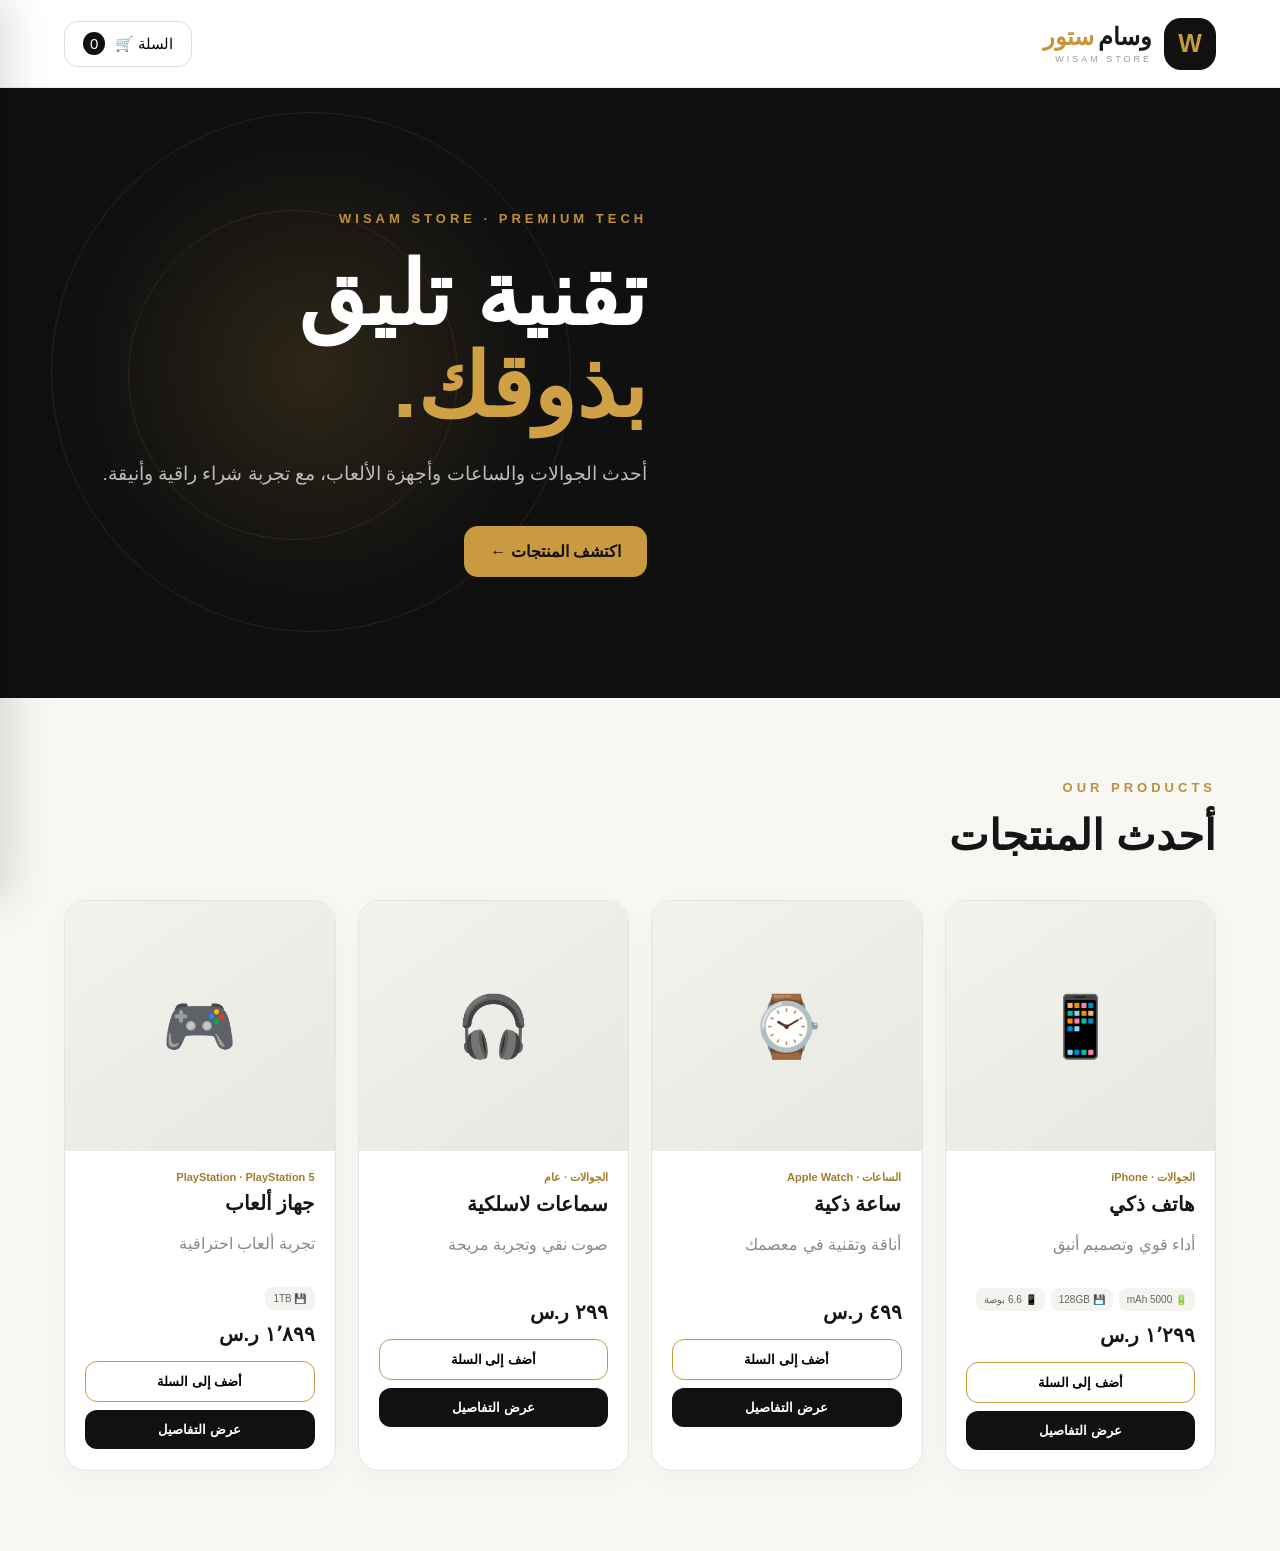
==== index.html @ ff4e0516 "Update index.html" ====
<!DOCTYPE html>
<html lang="ar" dir="rtl">
<head>
  <meta charset="UTF-8">
  <meta name="viewport" content="width=device-width, initial-scale=1.0">
  <title>وسام ستور | Wisam Store</title>
  <link rel="stylesheet" href="store.css">
</head>

<body>

  <!-- Header -->
  <header class="store-header">
    <a class="brand" href="index.html">
      <span class="brand-mark">W</span>

      <span>
        <b>وسام</b>
        <em>ستور</em>
        <small>WISAM STORE</small>
      </span>
    </a>

    <button class="cart-button" id="cartButton">
      السلة 🛒
      <span id="cartCount">0</span>
    </button>
  </header>


  <main>

    <!-- Hero -->
    <section class="hero">

      <div class="hero-content">

        <span class="eyebrow">
          WISAM STORE · PREMIUM TECH
        </span>

        <h1>
          تقنية تليق<br>
          <strong>بذوقك.</strong>
        </h1>

        <p>
          أحدث الجوالات والساعات وأجهزة الألعاب،
          مع تجربة شراء راقية وأنيقة.
        </p>

        <a class="primary-btn" href="#products">
          اكتشف المنتجات ←
        </a>

      </div>

      <div class="hero-orbit hero-orbit-one"></div>
      <div class="hero-orbit hero-orbit-two"></div>

    </section>


    <!-- Products -->
    <section class="section" id="products">

      <div class="section-heading">

        <span class="eyebrow">
          OUR PRODUCTS
        </span>

        <h2>
          أحدث المنتجات
        </h2>

      </div>

      <div id="productGrid" class="product-grid"></div>

    </section>

  </main>


  <!-- Product Details Modal -->
  <div id="productModal" class="modal">

    <div class="modal-box">

      <button
        id="closeProductModal"
        class="modal-close"
      >
        ×
      </button>

      <div id="productDetails"></div>

    </div>

  </div>


  <!-- Checkout Modal -->
  <div id="checkoutModal" class="modal">

    <div class="modal-box checkout-box">

      <button
        id="closeCheckout"
        class="modal-close"
      >
        ×
      </button>

      <div class="checkout-content">

        <span class="eyebrow">
          WISAM STORE · CHECKOUT
        </span>

        <h2>
          تأكيد طلبك
        </h2>

        <p class="checkout-note">
          أدخل بياناتك وسنجهز طلبك مباشرة.
        </p>


        <form
          id="checkoutForm"
          class="checkout-form"
        >

          <!-- Name -->
          <label>
            الاسم الكامل

            <input
              id="customerName"
              required
              placeholder="اكتب اسمك الكامل"
            >
          </label>


          <!-- Phone -->
          <label>
            رقم الجوال

            <input
              id="customerPhone"
              required
              inputmode="tel"
              placeholder="05xxxxxxxx"
            >
          </label>


          <!-- City -->
          <label>
            المدينة

            <input
              id="customerCity"
              required
              placeholder="مثال: غزة"
            >
          </label>


          <!-- Address -->
          <label>
            العنوان

            <input
              id="customerAddress"
              required
              placeholder="المنطقة / الشارع / رقم المنزل"
            >
          </label>


          <!-- Payment -->
          <div class="payment-title">
            طريقة الدفع
          </div>


          <div class="payment-options">

            <label class="payment-option">

              <input
                type="radio"
                name="payment"
                value="cod"
                checked
              >

              <span>
                💵 الدفع عند الاستلام
              </span>

            </label>


            <label class="payment-option">

              <input
                type="radio"
                name="payment"
                value="online"
              >

              <span>
                💳 الدفع الإلكتروني
              </span>

            </label>

          </div>


          <!-- Total -->
          <div class="checkout-summary">

            <span>
              الإجمالي:
            </span>

            <strong id="checkoutTotal">
              0 ر.س
            </strong>

          </div>


          <!-- Submit -->
          <button
            class="primary-btn checkout-submit"
            type="submit"
          >
            تأكيد الطلب 📦
          </button>

        </form>

      </div>

    </div>

  </div>


  <!-- Order Success -->
  <div id="orderSuccessModal" class="modal">

    <div class="modal-box success-box">

      <div class="success-icon">
        ✓
      </div>

      <span class="eyebrow">
        ORDER CONFIRMED
      </span>

      <h2>
        تم استلام طلبك بنجاح 🎉
      </h2>

      <p>
        رقم طلبك:
        <strong id="orderNumber"></strong>
      </p>

      <p class="success-note">
        احتفظ برقم الطلب لمتابعته.
      </p>

      <button
        id="closeSuccess"
        class="primary-btn"
      >
        ممتاز
      </button>

    </div>

  </div>


  <!-- Cart Drawer -->
  <div id="cartDrawer" class="drawer">

    <!-- Cart Header -->
    <div class="drawer-head">

      <div>

        <span class="eyebrow">
          YOUR CART
        </span>

        <h2>
          سلة المشتريات
        </h2>

      </div>

      <button
        id="closeCart"
        aria-label="إغلاق السلة"
      >
        ×
      </button>

    </div>


    <!-- Cart Products -->
    <div
      id="cartItems"
      class="cart-items"
    ></div>


    <!-- Cart Footer -->
<div id="cartItems" class="cart-items"></div>

<div class="cart-checkout-area">

  <button
    id="checkoutButton"
    class="primary-btn checkout-cart-btn"
  >
    إتمام الطلب
    <span>←</span>
  </button>

  <div class="cart-total-line">

    <span>
      الإجمالي
    </span>

    <strong>
      <span id="cartTotal">0</span>
      ر.س
    </strong>

  </div>

</div>

  </div>


  <!-- Overlay -->
  <div
    id="overlay"
    class="overlay"
  ></div>


  <!-- Store JavaScript -->
  <script src="store.js"></script>

</body>
</html>
---- store.css ----
*{box-sizing:border-box}
html{scroll-behavior:smooth}
body{margin:0;font-family:Arial,"Tahoma",sans-serif;background:#f7f7f4;color:#151515}
button,a{font-family:inherit}
.store-header{height:88px;background:#fff;display:flex;align-items:center;justify-content:space-between;padding:0 5%;border-bottom:1px solid #eee;position:sticky;top:0;z-index:20}
.brand{display:flex;align-items:center;gap:12px;text-decoration:none;color:#171717}
.brand-mark{width:52px;height:52px;border-radius:17px;background:#111;color:#c89a3d;display:grid;place-items:center;font-size:25px;font-weight:800}
.brand b{font-size:24px}.brand em{font-style:normal;color:#c5963a;font-size:24px;font-weight:700}.brand small{display:block;color:#999;letter-spacing:3px;font-size:9px;margin-top:3px}
.cart-button{border:1px solid #ddd;background:#fff;border-radius:14px;padding:13px 18px;font-size:15px;cursor:pointer;transition:.2s}.cart-button:hover{border-color:#c99a3f;transform:translateY(-2px)}
.cart-button span{background:#111;color:#fff;border-radius:50%;padding:3px 7px;margin-right:5px}
.hero{min-height:610px;background:#101010;color:#fff;display:flex;align-items:center;padding:70px 8%;position:relative;overflow:hidden}
.hero:before{content:"";position:absolute;width:500px;height:500px;border-radius:50%;background:radial-gradient(circle,#c99a40 0,transparent 65%);opacity:.16;left:5%;top:5%}
.hero-content{max-width:720px;margin-right:auto;position:relative;z-index:1;animation:heroIn .8s ease both}
.hero-orbit{position:absolute;border:1px solid #c99a3f22;border-radius:50%;pointer-events:none}.hero-orbit-one{width:520px;height:520px;left:4%;top:4%}.hero-orbit-two{width:330px;height:330px;left:10%;top:20%;border-color:#fff10}
.eyebrow{color:#bd9039;font-weight:800;letter-spacing:4px;font-size:13px}
.hero h1{font-size:clamp(48px,7vw,88px);line-height:1.05;margin:22px 0}.hero h1 strong{color:#d0a044}.hero p{font-size:19px;color:#bcbcbc;max-width:650px;line-height:1.9}
.primary-btn{display:inline-block;border:0;border-radius:14px;background:#c99a3f;color:#111;text-decoration:none;font-weight:800;padding:16px 26px;margin-top:15px;cursor:pointer;transition:.25s}.primary-btn:hover{transform:translateY(-3px);box-shadow:0 12px 30px #c99a3f33}
.section{padding:80px 5%;max-width:1400px;margin:auto}.section-heading h2{font-size:42px;margin:15px 0 40px}
.product-grid{display:grid;grid-template-columns:repeat(auto-fill,minmax(245px,1fr));gap:22px}
.product-card{background:#fff;border:1px solid #e5e5df;border-radius:22px;overflow:hidden;box-shadow:0 8px 30px #00000008;transition:.3s;animation:cardIn .5s ease both;cursor:pointer}
.product-card:hover{transform:translateY(-7px);box-shadow:0 18px 40px #00000012}
.product-image{height:250px;background:linear-gradient(145deg,#f2f2ee,#e8e8e2);display:grid;place-items:center;color:#aaa;font-size:60px;overflow:hidden}
.product-image img{width:100%;height:100%;object-fit:contain;transition:.35s}.product-card:hover .product-image img{transform:scale(1.06)}
.product-info{padding:20px}.product-meta{color:#a47b2d;font-size:11px;font-weight:800;margin-bottom:8px}.product-info h3{margin:0 0 8px;font-size:20px}.product-info p{color:#888;min-height:40px;line-height:1.6}.price{font-weight:800;font-size:20px}
.product-specs{display:flex;gap:6px;flex-wrap:wrap;margin:12px 0}.spec-pill{background:#f4f3ef;border-radius:8px;padding:6px 8px;color:#666;font-size:10px}
.add-btn{width:100%;margin-top:15px;border:1px solid #c99a3f;background:#fff;border-radius:12px;padding:12px;cursor:pointer;font-weight:700;transition:.2s}.add-btn:hover{background:#c99a3f}
.details-btn{width:100%;margin-top:8px;border:0;background:#111;color:#fff;border-radius:12px;padding:12px;cursor:pointer;font-weight:700}
.modal{position:fixed;inset:0;background:#0009;z-index:80;display:none;align-items:center;justify-content:center;padding:20px;backdrop-filter:blur(5px)}.modal.show{display:flex;animation:fadeIn .2s ease}
.modal-box{background:#fff;border-radius:25px;width:min(900px,96vw);max-height:92vh;overflow:auto;position:relative;box-shadow:0 30px 80px #0005;animation:modalIn .3s ease}
.modal-close{position:absolute;left:18px;top:15px;width:42px;height:42px;border:0;border-radius:50%;background:#111;color:#fff;font-size:27px;cursor:pointer;z-index:2}
.detail-layout{display:grid;grid-template-columns:1fr 1fr}.detail-image{min-height:460px;background:linear-gradient(145deg,#f4f4f0,#e8e8e2);display:grid;place-items:center;padding:35px}.detail-image img{max-width:100%;max-height:420px;object-fit:contain}.detail-icon{font-size:110px}.detail-content{padding:45px 35px}.detail-content .eyebrow{font-size:10px}.detail-content h2{font-size:38px;margin:15px 0 10px}.detail-brand{color:#777}.detail-price{font-size:28px;font-weight:900;margin:22px 0;color:#a87925}.detail-description{color:#666;line-height:1.9}.spec-grid{display:grid;grid-template-columns:1fr 1fr;gap:10px;margin:22px 0}.spec-item{border:1px solid #eee;border-radius:12px;padding:12px}.spec-item small{display:block;color:#999;margin-bottom:5px}.spec-item strong{font-size:14px}
.drawer{position:fixed;top:0;left:-430px;width:min(430px,92vw);height:100vh;background:#fff;z-index:50;padding:25px;transition:.3s;box-shadow:10px 0 40px #0002}.drawer.open{left:0}
.drawer-head{display:flex;justify-content:space-between;align-items:center;border-bottom:1px solid #eee;padding-bottom:15px}.drawer-head button{border:0;background:none;font-size:30px;cursor:pointer}
.cart-items{padding:20px 0;height:calc(100vh - 210px);overflow:auto}.cart-row{display:flex;justify-content:space-between;gap:10px;padding:15px 0;border-bottom:1px solid #eee}.qty button{border:1px solid #ddd;background:#fff;border-radius:7px;margin:0 3px;cursor:pointer}.cart-footer{border-top:1px solid #eee;padding-top:20px}.cart-footer .primary-btn{width:100%}
.overlay{display:none;position:fixed;inset:0;background:#0008;z-index:40}.overlay.show{display:block}
@keyframes heroIn{from{opacity:0;transform:translateY(25px)}to{opacity:1;transform:none}}@keyframes cardIn{from{opacity:0;transform:translateY(18px)}to{opacity:1;transform:none}}@keyframes fadeIn{from{opacity:0}to{opacity:1}}@keyframes modalIn{from{opacity:0;transform:scale(.96) translateY(15px)}to{opacity:1;transform:none}}
@media(max-width:700px){.store-header{height:74px;padding:0 18px}.brand b,.brand em{font-size:19px}.hero{min-height:540px;padding:50px 25px}.hero h1{font-size:52px}.section{padding:55px 20px}.section-heading h2{font-size:34px}.detail-layout{grid-template-columns:1fr}.detail-image{min-height:280px}.detail-content{padding:30px 22px}.detail-content h2{font-size:29px}.spec-grid{grid-template-columns:1fr}.product-image{height:220px}}

.checkout-box{max-width:650px}
.checkout-content{padding:45px 35px}
.checkout-content h2{font-size:38px;margin:15px 0 8px}
.checkout-note{color:#777;line-height:1.7}
.checkout-form{display:grid;gap:15px;margin-top:25px}
.checkout-form label{font-weight:700;font-size:14px}
.checkout-form input{display:block;width:100%;margin-top:8px;padding:14px;border:1px solid #ddd;border-radius:11px;font:inherit;outline:none;transition:.2s}
.checkout-form input:focus{border-color:#c99a3f;box-shadow:0 0 0 4px #c99a3f15}
.payment-title{font-weight:800;margin-top:5px}
.payment-options{display:grid;grid-template-columns:1fr 1fr;gap:10px}
.payment-option{border:1px solid #e4e4df;border-radius:13px;padding:14px;cursor:pointer;background:#fff;transition:.2s}
.payment-option:has(input:checked){border-color:#c99a3f;background:#fffaf0}
.payment-option input{display:inline-block!important;width:auto!important;margin:0 7px 0 0!important}
.checkout-summary{display:flex;justify-content:space-between;border-top:1px solid #eee;padding-top:18px;font-size:18px}
.checkout-submit{width:100%;margin-top:0}
.success-box{text-align:center;padding:55px 30px;max-width:500px}
.success-icon{width:78px;height:78px;border-radius:50%;background:#c99a3f;display:grid;place-items:center;margin:0 auto 20px;font-size:40px;font-weight:900}
.success-box h2{font-size:32px;margin:15px 0}.success-box p{color:#666}.success-note{margin-bottom:25px}
@media(max-width:600px){.checkout-content{padding:35px 20px}.checkout-content h2{font-size:30px}.payment-options{grid-template-columns:1fr}}
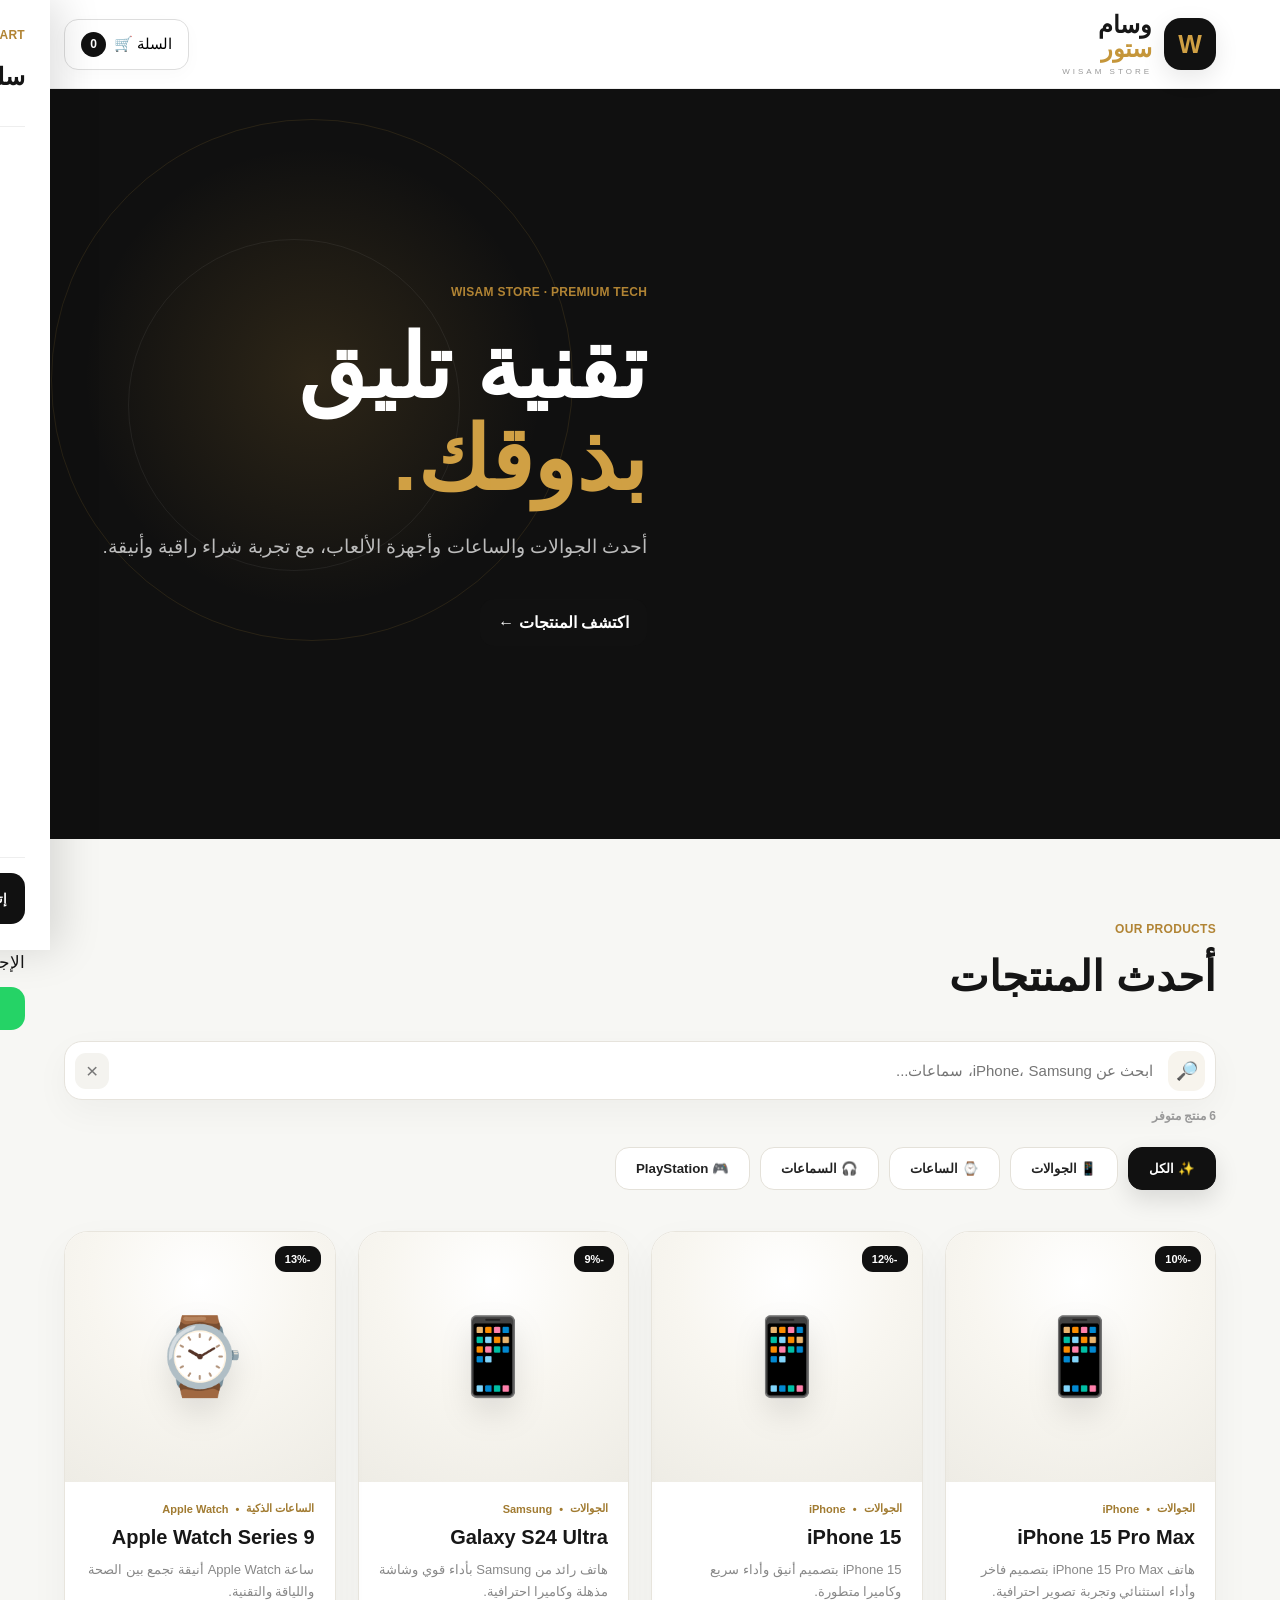
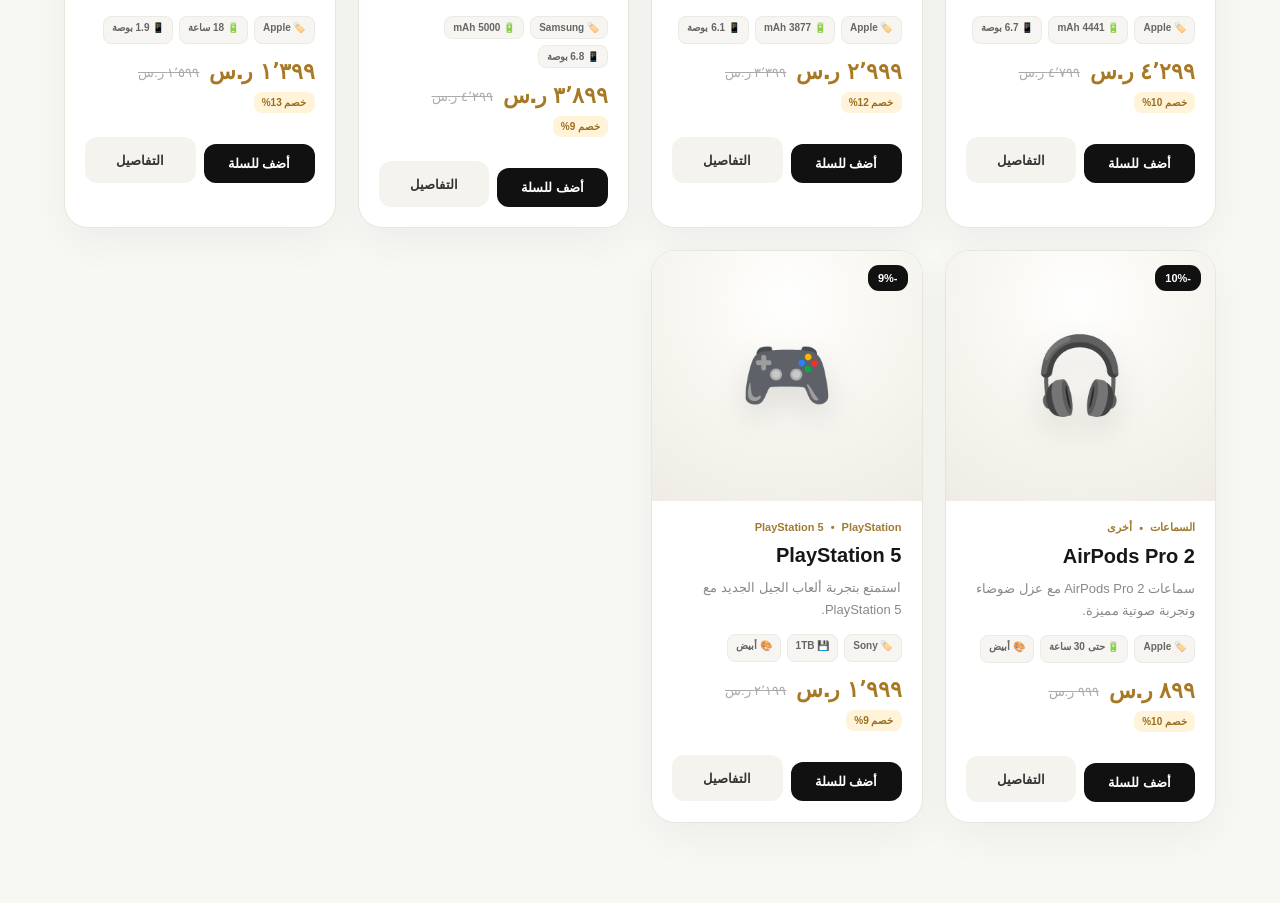
==== commit 18a2c7a4: "Update index.html" ====
--- a/index.html
+++ b/index.html
@@ -1,36 +1,69 @@
 <!DOCTYPE html>
 <html lang="ar" dir="rtl">
+
 <head>
   <meta charset="UTF-8">
   <meta name="viewport" content="width=device-width, initial-scale=1.0">
+
   <title>وسام ستور | Wisam Store</title>
-  <link rel="stylesheet" href="store.css">
+
+  <link rel="stylesheet" href="store.css?v=2">
 </head>
 
 <body>
 
-  <!-- Header -->
+
+  <!-- =========================
+       HEADER
+  ========================== -->
+
   <header class="store-header">
+
     <a class="brand" href="index.html">
-      <span class="brand-mark">W</span>
+
+      <span class="brand-mark">
+        W
+      </span>
 
       <span>
         <b>وسام</b>
         <em>ستور</em>
-        <small>WISAM STORE</small>
+
+        <small>
+          WISAM STORE
+        </small>
       </span>
+
     </a>
 
-    <button class="cart-button" id="cartButton">
+
+    <button
+      class="cart-button"
+      id="cartButton"
+      type="button"
+    >
+
       السلة 🛒
-      <span id="cartCount">0</span>
+
+      <span id="cartCount">
+        0
+      </span>
+
     </button>
+
   </header>
 
 
+
+  <!-- =========================
+       MAIN
+  ========================== -->
+
   <main>
 
-    <!-- Hero -->
+
+    <!-- HERO -->
+
     <section class="hero">
 
       <div class="hero-content">
@@ -38,31 +71,46 @@
         <span class="eyebrow">
           WISAM STORE · PREMIUM TECH
         </span>
+
 
         <h1>
           تقنية تليق<br>
           <strong>بذوقك.</strong>
         </h1>
 
+
         <p>
           أحدث الجوالات والساعات وأجهزة الألعاب،
           مع تجربة شراء راقية وأنيقة.
         </p>
 
-        <a class="primary-btn" href="#products">
+
+        <a
+          class="primary-btn"
+          href="#products"
+        >
           اكتشف المنتجات ←
         </a>
 
       </div>
 
+
       <div class="hero-orbit hero-orbit-one"></div>
+
       <div class="hero-orbit hero-orbit-two"></div>
 
     </section>
 
 
-    <!-- Products -->
-    <section class="section" id="products">
+
+    <!-- =========================
+         PRODUCTS
+    ========================== -->
+
+    <section
+      class="section"
+      id="products"
+    >
 
       <div class="section-heading">
 
@@ -76,25 +124,38 @@
 
       </div>
 
-      <div id="productGrid" class="product-grid"></div>
+
+      <div
+        id="productGrid"
+        class="product-grid"
+      ></div>
 
     </section>
 
   </main>
 
 
-  <!-- Product Details Modal -->
-  <div id="productModal" class="modal">
+
+  <!-- =========================
+       PRODUCT DETAILS MODAL
+  ========================== -->
+
+  <div
+    id="productModal"
+    class="modal"
+  >
 
     <div class="modal-box">
 
       <button
         id="closeProductModal"
         class="modal-close"
+        type="button"
       >
         ×
       </button>
 
+
       <div id="productDetails"></div>
 
     </div>
@@ -102,31 +163,45 @@
   </div>
 
 
-  <!-- Checkout Modal -->
-  <div id="checkoutModal" class="modal">
+
+  <!-- =========================
+       CHECKOUT MODAL
+  ========================== -->
+
+  <div
+    id="checkoutModal"
+    class="modal"
+  >
 
     <div class="modal-box checkout-box">
+
 
       <button
         id="closeCheckout"
         class="modal-close"
+        type="button"
       >
         ×
       </button>
 
+
       <div class="checkout-content">
+
 
         <span class="eyebrow">
           WISAM STORE · CHECKOUT
         </span>
 
+
         <h2>
           تأكيد طلبك
         </h2>
 
+
         <p class="checkout-note">
           أدخل بياناتك وسنجهز طلبك مباشرة.
         </p>
+
 
 
         <form
@@ -134,62 +209,88 @@
           class="checkout-form"
         >
 
-          <!-- Name -->
+
+          <!-- NAME -->
+
           <label>
+
             الاسم الكامل
 
             <input
               id="customerName"
+              type="text"
               required
               placeholder="اكتب اسمك الكامل"
             >
+
           </label>
 
 
-          <!-- Phone -->
+
+          <!-- PHONE -->
+
           <label>
+
             رقم الجوال
 
             <input
               id="customerPhone"
+              type="tel"
               required
               inputmode="tel"
               placeholder="05xxxxxxxx"
             >
+
           </label>
 
 
-          <!-- City -->
+
+          <!-- CITY -->
+
           <label>
+
             المدينة
 
             <input
               id="customerCity"
+              type="text"
               required
-              placeholder="مثال: غزة"
+              placeholder="مثال: الرياض"
             >
+
           </label>
 
 
-          <!-- Address -->
+
+          <!-- ADDRESS -->
+
           <label>
+
             العنوان
 
             <input
               id="customerAddress"
+              type="text"
               required
               placeholder="المنطقة / الشارع / رقم المنزل"
             >
+
           </label>
 
 
-          <!-- Payment -->
+
+          <!-- PAYMENT TITLE -->
+
           <div class="payment-title">
             طريقة الدفع
           </div>
 
 
+
+          <!-- PAYMENT OPTIONS -->
+
           <div class="payment-options">
+
 
             <label class="payment-option">
 
@@ -207,6 +308,7 @@
             </label>
 
 
+
             <label class="payment-option">
 
               <input
@@ -221,16 +323,20 @@
 
             </label>
 
+
           </div>
 
 
-          <!-- Total -->
+
+          <!-- CHECKOUT TOTAL -->
+
           <div class="checkout-summary">
 
             <span>
               الإجمالي:
             </span>
 
+
             <strong id="checkoutTotal">
               0 ر.س
             </strong>
@@ -238,7 +344,9 @@
           </div>
 
 
-          <!-- Submit -->
+
+          <!-- CONFIRM -->
+
           <button
             class="primary-btn checkout-submit"
             type="submit"
@@ -246,6 +354,7 @@
             تأكيد الطلب 📦
           </button>
 
+
         </form>
 
       </div>
@@ -255,49 +364,75 @@
   </div>
 
 
-  <!-- Order Success -->
-  <div id="orderSuccessModal" class="modal">
+
+  <!-- =========================
+       SUCCESS MODAL
+  ========================== -->
+
+  <div
+    id="orderSuccessModal"
+    class="modal"
+  >
 
     <div class="modal-box success-box">
+
 
       <div class="success-icon">
         ✓
       </div>
 
+
       <span class="eyebrow">
         ORDER CONFIRMED
       </span>
 
+
       <h2>
         تم استلام طلبك بنجاح 🎉
       </h2>
 
+
       <p>
         رقم طلبك:
+
         <strong id="orderNumber"></strong>
       </p>
+
 
       <p class="success-note">
         احتفظ برقم الطلب لمتابعته.
       </p>
 
+
       <button
         id="closeSuccess"
         class="primary-btn"
+        type="button"
       >
         ممتاز
       </button>
 
+
     </div>
 
   </div>
 
 
-  <!-- Cart Drawer -->
-  <div id="cartDrawer" class="drawer">
-
-    <!-- Cart Header -->
+
+  <!-- =========================
+       SHOPPING CART
+  ========================== -->
+
+  <div
+    id="cartDrawer"
+    class="drawer"
+  >
+
+
+    <!-- CART HEADER -->
+
     <div class="drawer-head">
+
 
       <div>
 
@@ -305,69 +440,109 @@
           YOUR CART
         </span>
 
+
         <h2>
           سلة المشتريات
         </h2>
 
       </div>
 
+
       <button
         id="closeCart"
+        type="button"
         aria-label="إغلاق السلة"
       >
         ×
       </button>
 
+
     </div>
 
 
-    <!-- Cart Products -->
+
+    <!-- =========================
+         CART PRODUCTS
+    ========================== -->
+
     <div
       id="cartItems"
       class="cart-items"
     ></div>
 
 
-    <!-- Cart Footer -->
-<div id="cartItems" class="cart-items"></div>
-
-<div class="cart-checkout-area">
-
-  <button
-    id="checkoutButton"
-    class="primary-btn checkout-cart-btn"
-  >
-    إتمام الطلب
-    <span>←</span>
-  </button>
-
-  <div class="cart-total-line">
-
-    <span>
-      الإجمالي
-    </span>
-
-    <strong>
-      <span id="cartTotal">0</span>
-      ر.س
-    </strong>
+
+    <!-- =========================
+         CHECKOUT AREA
+
+         زر إتمام الطلب هنا مباشرة
+         بعد المنتجات
+    ========================== -->
+
+    <div class="cart-checkout-area">
+
+
+      <button
+        id="checkoutButton"
+        class="primary-btn checkout-cart-btn"
+        type="button"
+      >
+
+        إتمام الطلب
+
+        <span>
+          ←
+        </span>
+
+      </button>
+
+
+
+      <!-- TOTAL -->
+
+      <div class="cart-total-line">
+
+        <span>
+          الإجمالي
+        </span>
+
+
+        <strong>
+
+          <span id="cartTotal">
+            0
+          </span>
+
+          ر.س
+
+        </strong>
+
+      </div>
+
+
+    </div>
+
 
   </div>
 
-</div>
-
-  </div>
-
-
-  <!-- Overlay -->
+
+
+  <!-- =========================
+       OVERLAY
+  ========================== -->
+
   <div
     id="overlay"
     class="overlay"
   ></div>
 
 
-  <!-- Store JavaScript -->
-  <script src="store.js"></script>
-
+
+  <!-- =========================
+       JAVASCRIPT
+  ========================== -->
+
+  <script src="store.js?v=2"></script>
 </body>
+
 </html>
--- a/store.css
+++ b/store.css
@@ -1,57 +1,1035 @@
-*{box-sizing:border-box}
-html{scroll-behavior:smooth}
-body{margin:0;font-family:Arial,"Tahoma",sans-serif;background:#f7f7f4;color:#151515}
-button,a{font-family:inherit}
-.store-header{height:88px;background:#fff;display:flex;align-items:center;justify-content:space-between;padding:0 5%;border-bottom:1px solid #eee;position:sticky;top:0;z-index:20}
-.brand{display:flex;align-items:center;gap:12px;text-decoration:none;color:#171717}
-.brand-mark{width:52px;height:52px;border-radius:17px;background:#111;color:#c89a3d;display:grid;place-items:center;font-size:25px;font-weight:800}
-.brand b{font-size:24px}.brand em{font-style:normal;color:#c5963a;font-size:24px;font-weight:700}.brand small{display:block;color:#999;letter-spacing:3px;font-size:9px;margin-top:3px}
-.cart-button{border:1px solid #ddd;background:#fff;border-radius:14px;padding:13px 18px;font-size:15px;cursor:pointer;transition:.2s}.cart-button:hover{border-color:#c99a3f;transform:translateY(-2px)}
-.cart-button span{background:#111;color:#fff;border-radius:50%;padding:3px 7px;margin-right:5px}
-.hero{min-height:610px;background:#101010;color:#fff;display:flex;align-items:center;padding:70px 8%;position:relative;overflow:hidden}
-.hero:before{content:"";position:absolute;width:500px;height:500px;border-radius:50%;background:radial-gradient(circle,#c99a40 0,transparent 65%);opacity:.16;left:5%;top:5%}
-.hero-content{max-width:720px;margin-right:auto;position:relative;z-index:1;animation:heroIn .8s ease both}
-.hero-orbit{position:absolute;border:1px solid #c99a3f22;border-radius:50%;pointer-events:none}.hero-orbit-one{width:520px;height:520px;left:4%;top:4%}.hero-orbit-two{width:330px;height:330px;left:10%;top:20%;border-color:#fff10}
-.eyebrow{color:#bd9039;font-weight:800;letter-spacing:4px;font-size:13px}
-.hero h1{font-size:clamp(48px,7vw,88px);line-height:1.05;margin:22px 0}.hero h1 strong{color:#d0a044}.hero p{font-size:19px;color:#bcbcbc;max-width:650px;line-height:1.9}
-.primary-btn{display:inline-block;border:0;border-radius:14px;background:#c99a3f;color:#111;text-decoration:none;font-weight:800;padding:16px 26px;margin-top:15px;cursor:pointer;transition:.25s}.primary-btn:hover{transform:translateY(-3px);box-shadow:0 12px 30px #c99a3f33}
-.section{padding:80px 5%;max-width:1400px;margin:auto}.section-heading h2{font-size:42px;margin:15px 0 40px}
-.product-grid{display:grid;grid-template-columns:repeat(auto-fill,minmax(245px,1fr));gap:22px}
-.product-card{background:#fff;border:1px solid #e5e5df;border-radius:22px;overflow:hidden;box-shadow:0 8px 30px #00000008;transition:.3s;animation:cardIn .5s ease both;cursor:pointer}
-.product-card:hover{transform:translateY(-7px);box-shadow:0 18px 40px #00000012}
-.product-image{height:250px;background:linear-gradient(145deg,#f2f2ee,#e8e8e2);display:grid;place-items:center;color:#aaa;font-size:60px;overflow:hidden}
-.product-image img{width:100%;height:100%;object-fit:contain;transition:.35s}.product-card:hover .product-image img{transform:scale(1.06)}
-.product-info{padding:20px}.product-meta{color:#a47b2d;font-size:11px;font-weight:800;margin-bottom:8px}.product-info h3{margin:0 0 8px;font-size:20px}.product-info p{color:#888;min-height:40px;line-height:1.6}.price{font-weight:800;font-size:20px}
-.product-specs{display:flex;gap:6px;flex-wrap:wrap;margin:12px 0}.spec-pill{background:#f4f3ef;border-radius:8px;padding:6px 8px;color:#666;font-size:10px}
-.add-btn{width:100%;margin-top:15px;border:1px solid #c99a3f;background:#fff;border-radius:12px;padding:12px;cursor:pointer;font-weight:700;transition:.2s}.add-btn:hover{background:#c99a3f}
-.details-btn{width:100%;margin-top:8px;border:0;background:#111;color:#fff;border-radius:12px;padding:12px;cursor:pointer;font-weight:700}
-.modal{position:fixed;inset:0;background:#0009;z-index:80;display:none;align-items:center;justify-content:center;padding:20px;backdrop-filter:blur(5px)}.modal.show{display:flex;animation:fadeIn .2s ease}
-.modal-box{background:#fff;border-radius:25px;width:min(900px,96vw);max-height:92vh;overflow:auto;position:relative;box-shadow:0 30px 80px #0005;animation:modalIn .3s ease}
-.modal-close{position:absolute;left:18px;top:15px;width:42px;height:42px;border:0;border-radius:50%;background:#111;color:#fff;font-size:27px;cursor:pointer;z-index:2}
-.detail-layout{display:grid;grid-template-columns:1fr 1fr}.detail-image{min-height:460px;background:linear-gradient(145deg,#f4f4f0,#e8e8e2);display:grid;place-items:center;padding:35px}.detail-image img{max-width:100%;max-height:420px;object-fit:contain}.detail-icon{font-size:110px}.detail-content{padding:45px 35px}.detail-content .eyebrow{font-size:10px}.detail-content h2{font-size:38px;margin:15px 0 10px}.detail-brand{color:#777}.detail-price{font-size:28px;font-weight:900;margin:22px 0;color:#a87925}.detail-description{color:#666;line-height:1.9}.spec-grid{display:grid;grid-template-columns:1fr 1fr;gap:10px;margin:22px 0}.spec-item{border:1px solid #eee;border-radius:12px;padding:12px}.spec-item small{display:block;color:#999;margin-bottom:5px}.spec-item strong{font-size:14px}
-.drawer{position:fixed;top:0;left:-430px;width:min(430px,92vw);height:100vh;background:#fff;z-index:50;padding:25px;transition:.3s;box-shadow:10px 0 40px #0002}.drawer.open{left:0}
-.drawer-head{display:flex;justify-content:space-between;align-items:center;border-bottom:1px solid #eee;padding-bottom:15px}.drawer-head button{border:0;background:none;font-size:30px;cursor:pointer}
-.cart-items{padding:20px 0;height:calc(100vh - 210px);overflow:auto}.cart-row{display:flex;justify-content:space-between;gap:10px;padding:15px 0;border-bottom:1px solid #eee}.qty button{border:1px solid #ddd;background:#fff;border-radius:7px;margin:0 3px;cursor:pointer}.cart-footer{border-top:1px solid #eee;padding-top:20px}.cart-footer .primary-btn{width:100%}
-.overlay{display:none;position:fixed;inset:0;background:#0008;z-index:40}.overlay.show{display:block}
-@keyframes heroIn{from{opacity:0;transform:translateY(25px)}to{opacity:1;transform:none}}@keyframes cardIn{from{opacity:0;transform:translateY(18px)}to{opacity:1;transform:none}}@keyframes fadeIn{from{opacity:0}to{opacity:1}}@keyframes modalIn{from{opacity:0;transform:scale(.96) translateY(15px)}to{opacity:1;transform:none}}
-@media(max-width:700px){.store-header{height:74px;padding:0 18px}.brand b,.brand em{font-size:19px}.hero{min-height:540px;padding:50px 25px}.hero h1{font-size:52px}.section{padding:55px 20px}.section-heading h2{font-size:34px}.detail-layout{grid-template-columns:1fr}.detail-image{min-height:280px}.detail-content{padding:30px 22px}.detail-content h2{font-size:29px}.spec-grid{grid-template-columns:1fr}.product-image{height:220px}}
-
-.checkout-box{max-width:650px}
-.checkout-content{padding:45px 35px}
-.checkout-content h2{font-size:38px;margin:15px 0 8px}
-.checkout-note{color:#777;line-height:1.7}
-.checkout-form{display:grid;gap:15px;margin-top:25px}
-.checkout-form label{font-weight:700;font-size:14px}
-.checkout-form input{display:block;width:100%;margin-top:8px;padding:14px;border:1px solid #ddd;border-radius:11px;font:inherit;outline:none;transition:.2s}
-.checkout-form input:focus{border-color:#c99a3f;box-shadow:0 0 0 4px #c99a3f15}
-.payment-title{font-weight:800;margin-top:5px}
-.payment-options{display:grid;grid-template-columns:1fr 1fr;gap:10px}
-.payment-option{border:1px solid #e4e4df;border-radius:13px;padding:14px;cursor:pointer;background:#fff;transition:.2s}
-.payment-option:has(input:checked){border-color:#c99a3f;background:#fffaf0}
-.payment-option input{display:inline-block!important;width:auto!important;margin:0 7px 0 0!important}
-.checkout-summary{display:flex;justify-content:space-between;border-top:1px solid #eee;padding-top:18px;font-size:18px}
-.checkout-submit{width:100%;margin-top:0}
-.success-box{text-align:center;padding:55px 30px;max-width:500px}
-.success-icon{width:78px;height:78px;border-radius:50%;background:#c99a3f;display:grid;place-items:center;margin:0 auto 20px;font-size:40px;font-weight:900}
-.success-box h2{font-size:32px;margin:15px 0}.success-box p{color:#666}.success-note{margin-bottom:25px}
-@media(max-width:600px){.checkout-content{padding:35px 20px}.checkout-content h2{font-size:30px}.payment-options{grid-template-columns:1fr}}
+```css
+* {
+  box-sizing: border-box;
+}
+
+html {
+  scroll-behavior: smooth;
+}
+
+body {
+  margin: 0;
+  font-family: Arial, "Tahoma", sans-serif;
+  background: #f7f7f4;
+  color: #151515;
+}
+
+button,
+a {
+  font-family: inherit;
+}
+
+/* =========================
+   HEADER
+========================= */
+
+.store-header {
+  height: 88px;
+  background: rgba(255, 255, 255, 0.96);
+  display: flex;
+  align-items: center;
+  justify-content: space-between;
+  padding: 0 5%;
+  border-bottom: 1px solid #eee;
+  position: sticky;
+  top: 0;
+  z-index: 20;
+  backdrop-filter: blur(12px);
+  animation: headerIn 0.7s ease both;
+}
+
+.brand {
+  display: flex;
+  align-items: center;
+  gap: 12px;
+  text-decoration: none;
+  color: #171717;
+  direction: rtl;
+}
+
+.brand-mark {
+  width: 52px;
+  height: 52px;
+  flex-shrink: 0;
+  border-radius: 17px;
+  background: #111;
+  color: #d0a044;
+  display: grid;
+  place-items: center;
+  font-size: 25px;
+  font-weight: 800;
+  box-shadow: 0 8px 25px #00000018;
+  transition: 0.25s ease;
+}
+
+.brand:hover .brand-mark {
+  transform: rotate(-4deg) scale(1.05);
+  box-shadow: 0 10px 30px #c99a3f30;
+}
+
+.brand > span:last-child {
+  display: flex;
+  flex-direction: column;
+  align-items: flex-start;
+  line-height: 1;
+}
+
+.brand b {
+  font-size: 24px;
+  font-weight: 800;
+}
+
+.brand em {
+  font-style: normal;
+  color: #c5963a;
+  font-size: 24px;
+  font-weight: 700;
+}
+
+.brand small {
+  display: block;
+  color: #999;
+  letter-spacing: 3px;
+  font-size: 8px;
+  margin-top: 7px;
+  direction: ltr;
+}
+
+/* =========================
+   CART BUTTON
+========================= */
+
+.cart-button {
+  border: 1px solid #ddd;
+  background: #fff;
+  border-radius: 14px;
+  padding: 12px 16px;
+  font-size: 15px;
+  cursor: pointer;
+  transition: 0.25s ease;
+  display: flex;
+  align-items: center;
+  gap: 6px;
+  direction: rtl;
+  box-shadow: 0 5px 18px #00000006;
+}
+
+.cart-button:hover {
+  border-color: #c99a3f;
+  transform: translateY(-2px);
+  box-shadow: 0 8px 25px #c99a3f20;
+}
+
+.cart-button span {
+  background: #111;
+  color: #fff;
+  min-width: 25px;
+  height: 25px;
+  display: inline-grid;
+  place-items: center;
+  border-radius: 50%;
+  padding: 0;
+  margin-right: 2px;
+  font-size: 12px;
+  font-weight: 800;
+}
+
+/* =========================
+   HERO
+========================= */
+
+.hero {
+  min-height: 610px;
+  background: #101010;
+  color: #fff;
+  display: flex;
+  align-items: center;
+  padding: 70px 8%;
+  position: relative;
+  overflow: hidden;
+}
+
+.hero:before {
+  content: "";
+  position: absolute;
+  width: 500px;
+  height: 500px;
+  border-radius: 50%;
+  background: radial-gradient(
+    circle,
+    #c99a40 0,
+    transparent 65%
+  );
+  opacity: 0.16;
+  left: 5%;
+  top: 5%;
+}
+
+.hero-content {
+  max-width: 720px;
+  margin-right: auto;
+  position: relative;
+  z-index: 1;
+  animation: heroIn 0.8s ease both;
+}
+
+.hero-orbit {
+  position: absolute;
+  border: 1px solid #c99a3f22;
+  border-radius: 50%;
+  pointer-events: none;
+}
+
+.hero-orbit-one {
+  width: 520px;
+  height: 520px;
+  left: 4%;
+  top: 4%;
+}
+
+.hero-orbit-two {
+  width: 330px;
+  height: 330px;
+  left: 10%;
+  top: 20%;
+  border-color: #ffffff10;
+}
+
+.eyebrow {
+  color: #bd9039;
+  font-weight: 800;
+  letter-spacing: 4px;
+  font-size: 13px;
+}
+
+.hero h1 {
+  font-size: clamp(48px, 7vw, 88px);
+  line-height: 1.05;
+  margin: 22px 0;
+}
+
+.hero h1 strong {
+  color: #d0a044;
+}
+
+.hero p {
+  font-size: 19px;
+  color: #bcbcbc;
+  max-width: 650px;
+  line-height: 1.9;
+}
+
+/* =========================
+   BUTTONS
+========================= */
+
+.primary-btn {
+  display: inline-block;
+  border: 0;
+  border-radius: 14px;
+  background: #c99a3f;
+  color: #111;
+  text-decoration: none;
+  font-weight: 800;
+  padding: 16px 26px;
+  margin-top: 15px;
+  cursor: pointer;
+  transition: 0.25s;
+}
+
+.primary-btn:hover {
+  transform: translateY(-3px);
+  box-shadow: 0 12px 30px #c99a3f33;
+}
+
+/* =========================
+   PRODUCTS SECTION
+========================= */
+
+.section {
+  padding: 80px 5%;
+  max-width: 1400px;
+  margin: auto;
+}
+
+.section-heading h2 {
+  font-size: 42px;
+  margin: 15px 0 40px;
+}
+
+/* =========================
+   PRODUCT GRID
+========================= */
+
+.product-grid {
+  display: grid;
+  grid-template-columns: repeat(
+    auto-fill,
+    minmax(245px, 1fr)
+  );
+  gap: 22px;
+}
+
+.product-card {
+  background: #fff;
+  border: 1px solid #e5e5df;
+  border-radius: 22px;
+  overflow: hidden;
+  box-shadow: 0 8px 30px #00000008;
+  transition: 0.3s;
+  animation: cardIn 0.5s ease both;
+  cursor: pointer;
+}
+
+.product-card:hover {
+  transform: translateY(-7px);
+  box-shadow: 0 18px 40px #00000012;
+}
+
+.product-image {
+  height: 250px;
+  background: linear-gradient(
+    145deg,
+    #f2f2ee,
+    #e8e8e2
+  );
+  display: grid;
+  place-items: center;
+  color: #aaa;
+  font-size: 60px;
+  overflow: hidden;
+}
+
+.product-image img {
+  width: 100%;
+  height: 100%;
+  object-fit: contain;
+  transition: 0.35s;
+}
+
+.product-card:hover .product-image img {
+  transform: scale(1.06);
+}
+
+.product-info {
+  padding: 20px;
+}
+
+.product-meta {
+  color: #a47b2d;
+  font-size: 11px;
+  font-weight: 800;
+  margin-bottom: 8px;
+}
+
+.product-info h3 {
+  margin: 0 0 8px;
+  font-size: 20px;
+}
+
+.product-info p {
+  color: #888;
+  min-height: 40px;
+  line-height: 1.6;
+}
+
+.price {
+  font-weight: 800;
+  font-size: 20px;
+}
+
+.product-specs {
+  display: flex;
+  gap: 6px;
+  flex-wrap: wrap;
+  margin: 12px 0;
+}
+
+.spec-pill {
+  background: #f4f3ef;
+  border-radius: 8px;
+  padding: 6px 8px;
+  color: #666;
+  font-size: 10px;
+}
+
+/* =========================
+   PRODUCT BUTTONS
+========================= */
+
+.add-btn {
+  width: 100%;
+  margin-top: 15px;
+  border: 1px solid #c99a3f;
+  background: #fff;
+  border-radius: 12px;
+  padding: 12px;
+  cursor: pointer;
+  font-weight: 700;
+  transition: 0.2s;
+}
+
+.add-btn:hover {
+  background: #c99a3f;
+}
+
+.details-btn {
+  width: 100%;
+  margin-top: 8px;
+  border: 0;
+  background: #111;
+  color: #fff;
+  border-radius: 12px;
+  padding: 12px;
+  cursor: pointer;
+  font-weight: 700;
+}
+
+/* =========================
+   MODALS
+========================= */
+
+.modal {
+  position: fixed;
+  inset: 0;
+  background: #0009;
+  z-index: 80;
+  display: none;
+  align-items: center;
+  justify-content: center;
+  padding: 20px;
+  backdrop-filter: blur(5px);
+}
+
+.modal.show {
+  display: flex;
+  animation: fadeIn 0.2s ease;
+}
+
+.modal-box {
+  background: #fff;
+  border-radius: 25px;
+  width: min(900px, 96vw);
+  max-height: 92vh;
+  overflow: auto;
+  position: relative;
+  box-shadow: 0 30px 80px #0005;
+  animation: modalIn 0.3s ease;
+}
+
+.modal-close {
+  position: absolute;
+  left: 18px;
+  top: 15px;
+  width: 42px;
+  height: 42px;
+  border: 0;
+  border-radius: 50%;
+  background: #111;
+  color: #fff;
+  font-size: 27px;
+  cursor: pointer;
+  z-index: 2;
+}
+
+/* =========================
+   PRODUCT DETAILS
+========================= */
+
+.detail-layout {
+  display: grid;
+  grid-template-columns: 1fr 1fr;
+}
+
+.detail-image {
+  min-height: 460px;
+  background: linear-gradient(
+    145deg,
+    #f4f4f0,
+    #e8e8e2
+  );
+  display: grid;
+  place-items: center;
+  padding: 35px;
+}
+
+.detail-image img {
+  max-width: 100%;
+  max-height: 420px;
+  object-fit: contain;
+}
+
+.detail-icon {
+  font-size: 110px;
+}
+
+.detail-content {
+  padding: 45px 35px;
+}
+
+.detail-content .eyebrow {
+  font-size: 10px;
+}
+
+.detail-content h2 {
+  font-size: 38px;
+  margin: 15px 0 10px;
+}
+
+.detail-brand {
+  color: #777;
+}
+
+.detail-price {
+  font-size: 28px;
+  font-weight: 900;
+  margin: 22px 0;
+  color: #a87925;
+}
+
+.detail-description {
+  color: #666;
+  line-height: 1.9;
+}
+
+.spec-grid {
+  display: grid;
+  grid-template-columns: 1fr 1fr;
+  gap: 10px;
+  margin: 22px 0;
+}
+
+.spec-item {
+  border: 1px solid #eee;
+  border-radius: 12px;
+  padding: 12px;
+}
+
+.spec-item small {
+  display: block;
+  color: #999;
+  margin-bottom: 5px;
+}
+
+.spec-item strong {
+  font-size: 14px;
+}
+
+/* =========================
+   CART DRAWER
+========================= */
+
+.drawer {
+  position: fixed;
+  top: 0;
+  left: -430px;
+  width: min(430px, 92vw);
+  height: 100vh;
+  background: #fff;
+  z-index: 50;
+  padding: 25px;
+  transition: 0.3s;
+  box-shadow: 10px 0 40px #0002;
+}
+
+.drawer.open {
+  left: 0;
+}
+
+.drawer-head {
+  display: flex;
+  justify-content: space-between;
+  align-items: center;
+  border-bottom: 1px solid #eee;
+  padding-bottom: 15px;
+}
+
+.drawer-head button {
+  border: 0;
+  background: none;
+  font-size: 30px;
+  cursor: pointer;
+}
+
+.cart-items {
+  padding: 20px 0;
+  height: calc(100vh - 210px);
+  overflow: auto;
+}
+
+.cart-row {
+  display: flex;
+  justify-content: space-between;
+  gap: 10px;
+  padding: 15px 0;
+  border-bottom: 1px solid #eee;
+}
+
+.qty button {
+  border: 1px solid #ddd;
+  background: #fff;
+  border-radius: 7px;
+  margin: 0 3px;
+  cursor: pointer;
+}
+
+.cart-footer {
+  border-top: 1px solid #eee;
+  padding-top: 20px;
+}
+
+.cart-footer .primary-btn {
+  width: 100%;
+}
+
+/* =========================
+   CART CHECKOUT
+========================= */
+
+.cart-checkout-area {
+  border-top: 1px solid #eee;
+  padding-top: 15px;
+}
+
+.checkout-cart-btn {
+  width: 100%;
+  margin-top: 0;
+  display: flex;
+  justify-content: space-between;
+  align-items: center;
+}
+
+.checkout-cart-btn span {
+  font-size: 20px;
+}
+
+.cart-total-line {
+  display: flex;
+  justify-content: space-between;
+  align-items: center;
+  margin-top: 15px;
+  padding: 12px 0;
+  font-size: 17px;
+}
+
+.cart-total-line strong {
+  color: #a87925;
+  font-size: 20px;
+}
+
+/* =========================
+   OVERLAY
+========================= */
+
+.overlay {
+  display: none;
+  position: fixed;
+  inset: 0;
+  background: #0008;
+  z-index: 40;
+}
+
+.overlay.show {
+  display: block;
+}
+
+/* =========================
+   CHECKOUT
+========================= */
+
+.checkout-box {
+  max-width: 650px;
+}
+
+.checkout-content {
+  padding: 45px 35px;
+}
+
+.checkout-content h2 {
+  font-size: 38px;
+  margin: 15px 0 8px;
+}
+
+.checkout-note {
+  color: #777;
+  line-height: 1.7;
+}
+
+.checkout-form {
+  display: grid;
+  gap: 15px;
+  margin-top: 25px;
+}
+
+.checkout-form label {
+  font-weight: 700;
+  font-size: 14px;
+}
+
+.checkout-form input {
+  display: block;
+  width: 100%;
+  margin-top: 8px;
+  padding: 14px;
+  border: 1px solid #ddd;
+  border-radius: 11px;
+  font: inherit;
+  outline: none;
+  transition: 0.2s;
+}
+
+.checkout-form input:focus {
+  border-color: #c99a3f;
+  box-shadow: 0 0 0 4px #c99a3f15;
+}
+
+.payment-title {
+  font-weight: 800;
+  margin-top: 5px;
+}
+
+.payment-options {
+  display: grid;
+  grid-template-columns: 1fr 1fr;
+  gap: 10px;
+}
+
+.payment-option {
+  border: 1px solid #e4e4df;
+  border-radius: 13px;
+  padding: 14px;
+  cursor: pointer;
+  background: #fff;
+  transition: 0.2s;
+}
+
+.payment-option:has(input:checked) {
+  border-color: #c99a3f;
+  background: #fffaf0;
+}
+
+.payment-option input {
+  display: inline-block !important;
+  width: auto !important;
+  margin: 0 7px 0 0 !important;
+}
+
+.checkout-summary {
+  display: flex;
+  justify-content: space-between;
+  border-top: 1px solid #eee;
+  padding-top: 18px;
+  font-size: 18px;
+}
+
+.checkout-submit {
+  width: 100%;
+  margin-top: 0;
+}
+
+/* =========================
+   SUCCESS
+========================= */
+
+.success-box {
+  text-align: center;
+  padding: 55px 30px;
+  max-width: 500px;
+}
+
+.success-icon {
+  width: 78px;
+  height: 78px;
+  border-radius: 50%;
+  background: #c99a3f;
+  display: grid;
+  place-items: center;
+  margin: 0 auto 20px;
+  font-size: 40px;
+  font-weight: 900;
+}
+
+.success-box h2 {
+  font-size: 32px;
+  margin: 15px 0;
+}
+
+.success-box p {
+  color: #666;
+}
+
+.success-note {
+  margin-bottom: 25px;
+}
+
+/* =========================
+   ANIMATIONS
+========================= */
+
+@keyframes headerIn {
+  from {
+    opacity: 0;
+    transform: translateY(-15px);
+  }
+
+  to {
+    opacity: 1;
+    transform: none;
+  }
+}
+
+@keyframes heroIn {
+  from {
+    opacity: 0;
+    transform: translateY(25px);
+  }
+
+  to {
+    opacity: 1;
+    transform: none;
+  }
+}
+
+@keyframes cardIn {
+  from {
+    opacity: 0;
+    transform: translateY(18px);
+  }
+
+  to {
+    opacity: 1;
+    transform: none;
+  }
+}
+
+@keyframes fadeIn {
+  from {
+    opacity: 0;
+  }
+
+  to {
+    opacity: 1;
+  }
+}
+
+@keyframes modalIn {
+  from {
+    opacity: 0;
+    transform: scale(0.96) translateY(15px);
+  }
+
+  to {
+    opacity: 1;
+    transform: none;
+  }
+}
+
+/* =========================
+   TABLET
+========================= */
+
+@media (max-width: 900px) {
+
+  .store-header {
+    padding: 0 25px;
+  }
+
+  .hero {
+    padding: 60px 6%;
+  }
+
+  .product-grid {
+    grid-template-columns: repeat(
+      2,
+      minmax(0, 1fr)
+    );
+  }
+
+}
+
+/* =========================
+   MOBILE
+========================= */
+
+@media (max-width: 700px) {
+
+  .store-header {
+    height: 76px;
+    padding: 0 16px;
+  }
+
+  .brand {
+    gap: 9px;
+  }
+
+  .brand-mark {
+    width: 44px;
+    height: 44px;
+    border-radius: 13px;
+    font-size: 21px;
+  }
+
+  .brand b,
+  .brand em {
+    font-size: 19px;
+  }
+
+  .brand small {
+    font-size: 7px;
+    letter-spacing: 2px;
+    margin-top: 6px;
+  }
+
+  .cart-button {
+    padding: 9px 11px;
+    border-radius: 11px;
+    font-size: 13px;
+    gap: 5px;
+  }
+
+  .cart-button span {
+    min-width: 23px;
+    height: 23px;
+    font-size: 11px;
+  }
+
+  .hero {
+    min-height: 540px;
+    padding: 50px 25px;
+  }
+
+  .hero h1 {
+    font-size: 52px;
+  }
+
+  .hero p {
+    font-size: 16px;
+  }
+
+  .hero-orbit-one {
+    width: 360px;
+    height: 360px;
+  }
+
+  .hero-orbit-two {
+    width: 240px;
+    height: 240px;
+  }
+
+  .section {
+    padding: 55px 20px;
+  }
+
+  .section-heading h2 {
+    font-size: 34px;
+  }
+
+  .product-grid {
+    grid-template-columns: 1fr;
+    gap: 16px;
+  }
+
+  .product-image {
+    height: 220px;
+  }
+
+  .detail-layout {
+    grid-template-columns: 1fr;
+  }
+
+  .detail-image {
+    min-height: 280px;
+  }
+
+  .detail-content {
+    padding: 30px 22px;
+  }
+
+  .detail-content h2 {
+    font-size: 29px;
+  }
+
+  .spec-grid {
+    grid-template-columns: 1fr;
+  }
+
+  .modal {
+    padding: 10px;
+  }
+
+  .modal-box {
+    width: 100%;
+    border-radius: 20px;
+  }
+
+  .drawer {
+    width: min(92vw, 390px);
+    left: -400px;
+    padding: 20px;
+  }
+
+  .cart-items {
+    height: calc(100vh - 220px);
+  }
+
+  .checkout-content {
+    padding: 35px 20px;
+  }
+
+  .checkout-content h2 {
+    font-size: 30px;
+  }
+
+  .payment-options {
+    grid-template-columns: 1fr;
+  }
+
+  .success-box {
+    padding: 45px 20px;
+  }
+
+  .success-box h2 {
+    font-size: 27px;
+  }
+
+}
+
+/* =========================
+   SMALL PHONES
+========================= */
+
+@media (max-width: 400px) {
+
+  .brand b,
+  .brand em {
+    font-size: 17px;
+  }
+
+  .brand small {
+    display: none;
+  }
+
+  .cart-button {
+    padding: 9px 10px;
+  }
+
+  .hero {
+    padding: 45px 20px;
+  }
+
+  .hero h1 {
+    font-size: 44px;
+  }
+
+  .section {
+    padding-left: 15px;
+    padding-right: 15px;
+  }
+
+  .product-info {
+    padding: 17px;
+  }
+
+}
+```
+  
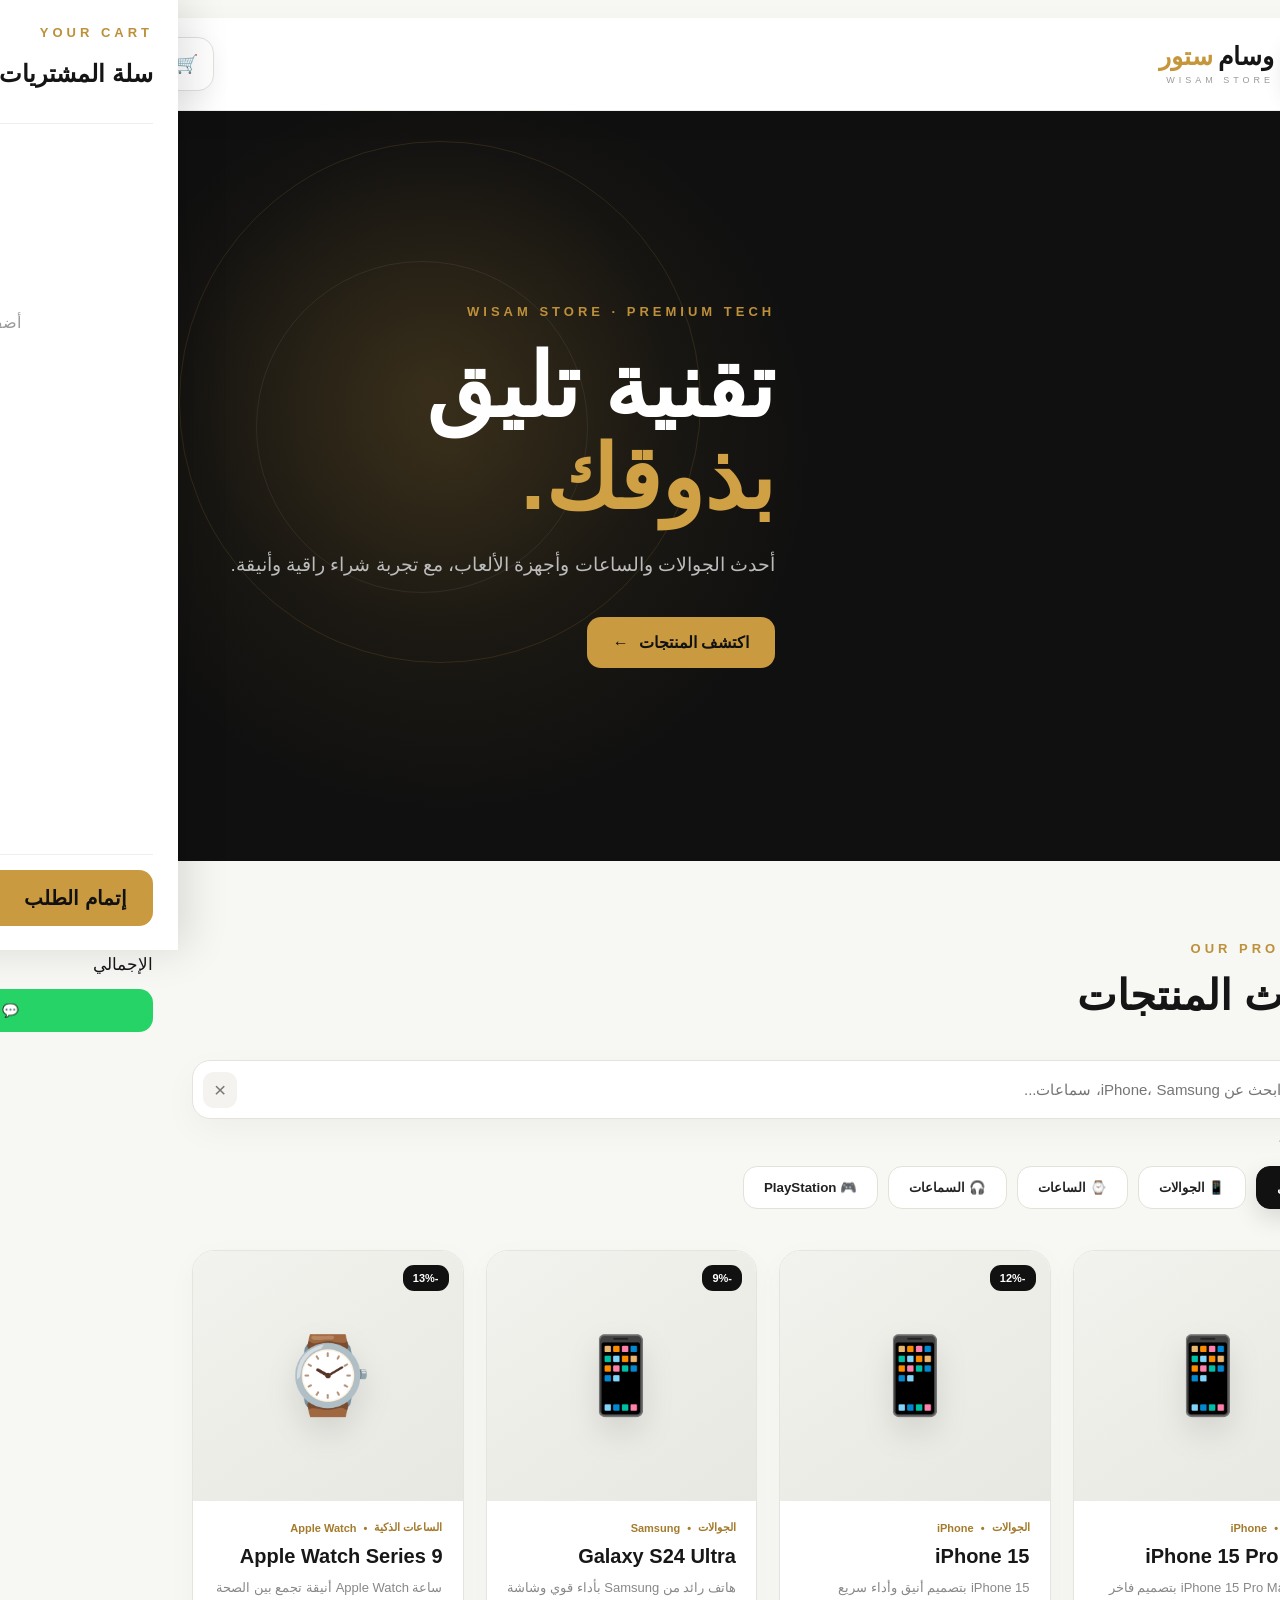
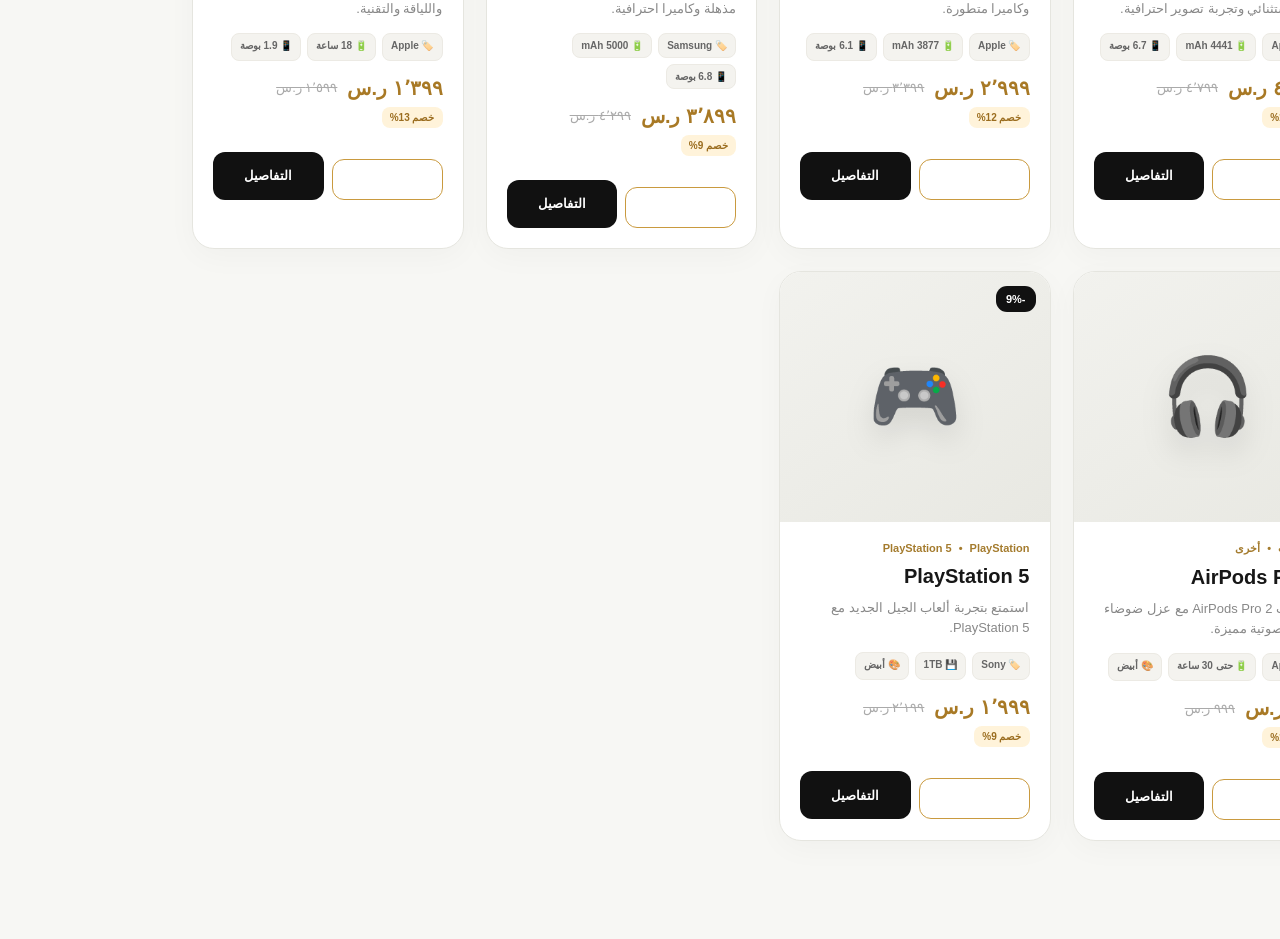
==== commit 47a40205: "Update index.html" ====
--- a/index.html
+++ b/index.html
@@ -1,3 +1,4 @@
+```html
 <!DOCTYPE html>
 <html lang="ar" dir="rtl">
 
@@ -7,45 +8,56 @@
 
   <title>وسام ستور | Wisam Store</title>
 
-  <link rel="stylesheet" href="store.css?v=2">
+  <link rel="stylesheet" href="store.css?v=3">
 </head>
 
 <body>
 
-
   <!-- =========================
        HEADER
   ========================== -->
 
   <header class="store-header">
 
-    <a class="brand" href="index.html">
-
-      <span class="brand-mark">
+    <!-- BRAND -->
+    <a href="index.html" class="brand">
+
+      <div class="brand-logo">
         W
-      </span>
-
-      <span>
-        <b>وسام</b>
-        <em>ستور</em>
-
-        <small>
+      </div>
+
+      <div class="brand-text">
+        <div class="brand-name">
+          <span>وسام</span>
+          <strong>ستور</strong>
+        </div>
+
+        <div class="brand-subtitle">
           WISAM STORE
-        </small>
-      </span>
+        </div>
+      </div>
 
     </a>
 
 
+    <!-- CART -->
     <button
       class="cart-button"
       id="cartButton"
       type="button"
+      aria-label="فتح سلة المشتريات"
     >
 
-      السلة 🛒
-
-      <span id="cartCount">
+      <span class="cart-icon">🛒</span>
+
+      <span class="cart-label">
+        السلة
+      </span>
+
+      <span
+        class="cart-count"
+        id="cartCount"
+      >
         0
       </span>
 
@@ -54,53 +66,48 @@
   </header>
 
 
-
   <!-- =========================
        MAIN
   ========================== -->
 
   <main>
 
-
     <!-- HERO -->
 
     <section class="hero">
+
+      <div class="hero-glow"></div>
+
+      <div class="hero-orbit hero-orbit-one"></div>
+      <div class="hero-orbit hero-orbit-two"></div>
 
       <div class="hero-content">
 
         <span class="eyebrow">
           WISAM STORE · PREMIUM TECH
         </span>
-
 
         <h1>
           تقنية تليق<br>
           <strong>بذوقك.</strong>
         </h1>
 
-
         <p>
           أحدث الجوالات والساعات وأجهزة الألعاب،
           مع تجربة شراء راقية وأنيقة.
         </p>
 
-
         <a
           class="primary-btn"
           href="#products"
         >
-          اكتشف المنتجات ←
+          اكتشف المنتجات
+          <span>←</span>
         </a>
 
       </div>
 
-
-      <div class="hero-orbit hero-orbit-one"></div>
-
-      <div class="hero-orbit hero-orbit-two"></div>
-
     </section>
-
 
 
     <!-- =========================
@@ -124,7 +131,6 @@
 
       </div>
 
-
       <div
         id="productGrid"
         class="product-grid"
@@ -135,7 +141,6 @@
   </main>
 
 
-
   <!-- =========================
        PRODUCT DETAILS MODAL
   ========================== -->
@@ -155,13 +160,11 @@
         ×
       </button>
 
-
       <div id="productDetails"></div>
 
     </div>
 
   </div>
-
 
 
   <!-- =========================
@@ -175,7 +178,6 @@
 
     <div class="modal-box checkout-box">
 
-
       <button
         id="closeCheckout"
         class="modal-close"
@@ -184,36 +186,26 @@
         ×
       </button>
 
-
       <div class="checkout-content">
-
 
         <span class="eyebrow">
           WISAM STORE · CHECKOUT
         </span>
-
 
         <h2>
           تأكيد طلبك
         </h2>
 
-
         <p class="checkout-note">
           أدخل بياناتك وسنجهز طلبك مباشرة.
         </p>
-
-
 
         <form
           id="checkoutForm"
           class="checkout-form"
         >
 
-
-          <!-- NAME -->
-
           <label>
-
             الاسم الكامل
 
             <input
@@ -222,15 +214,10 @@
               required
               placeholder="اكتب اسمك الكامل"
             >
-
           </label>
 
 
-
-          <!-- PHONE -->
-
           <label>
-
             رقم الجوال
 
             <input
@@ -240,32 +227,22 @@
               inputmode="tel"
               placeholder="05xxxxxxxx"
             >
-
           </label>
 
 
-
-          <!-- CITY -->
-
           <label>
-
             المدينة
 
             <input
               id="customerCity"
               type="text"
               required
-              placeholder="مثال: الرياض"
+              placeholder="مثال: غزة"
             >
-
           </label>
 
 
-
-          <!-- ADDRESS -->
-
           <label>
-
             العنوان
 
             <input
@@ -274,23 +251,15 @@
               required
               placeholder="المنطقة / الشارع / رقم المنزل"
             >
-
           </label>
 
-
-
-          <!-- PAYMENT TITLE -->
 
           <div class="payment-title">
             طريقة الدفع
           </div>
 
 
-
-          <!-- PAYMENT OPTIONS -->
-
           <div class="payment-options">
-
 
             <label class="payment-option">
 
@@ -308,7 +277,6 @@
             </label>
 
 
-
             <label class="payment-option">
 
               <input
@@ -323,12 +291,8 @@
 
             </label>
 
-
           </div>
 
-
-
-          <!-- CHECKOUT TOTAL -->
 
           <div class="checkout-summary">
 
@@ -336,16 +300,12 @@
               الإجمالي:
             </span>
 
-
             <strong id="checkoutTotal">
               0 ر.س
             </strong>
 
           </div>
 
-
-
-          <!-- CONFIRM -->
 
           <button
             class="primary-btn checkout-submit"
@@ -354,7 +314,6 @@
             تأكيد الطلب 📦
           </button>
 
-
         </form>
 
       </div>
@@ -362,7 +321,6 @@
     </div>
 
   </div>
-
 
 
   <!-- =========================
@@ -376,33 +334,26 @@
 
     <div class="modal-box success-box">
 
-
       <div class="success-icon">
         ✓
       </div>
-
 
       <span class="eyebrow">
         ORDER CONFIRMED
       </span>
 
-
       <h2>
         تم استلام طلبك بنجاح 🎉
       </h2>
 
-
       <p>
         رقم طلبك:
-
         <strong id="orderNumber"></strong>
       </p>
-
 
       <p class="success-note">
         احتفظ برقم الطلب لمتابعته.
       </p>
-
 
       <button
         id="closeSuccess"
@@ -412,11 +363,9 @@
         ممتاز
       </button>
 
-
     </div>
 
   </div>
-
 
 
   <!-- =========================
@@ -428,25 +377,19 @@
     class="drawer"
   >
 
-
-    <!-- CART HEADER -->
-
     <div class="drawer-head">
-
 
       <div>
 
         <span class="eyebrow">
           YOUR CART
         </span>
-
 
         <h2>
           سلة المشتريات
         </h2>
 
       </div>
-
 
       <button
         id="closeCart"
@@ -456,14 +399,8 @@
         ×
       </button>
 
-
     </div>
 
-
-
-    <!-- =========================
-         CART PRODUCTS
-    ========================== -->
 
     <div
       id="cartItems"
@@ -471,16 +408,7 @@
     ></div>
 
 
-
-    <!-- =========================
-         CHECKOUT AREA
-
-         زر إتمام الطلب هنا مباشرة
-         بعد المنتجات
-    ========================== -->
-
     <div class="cart-checkout-area">
-
 
       <button
         id="checkoutButton"
@@ -488,7 +416,9 @@
         type="button"
       >
 
-        إتمام الطلب
+        <span>
+          إتمام الطلب
+        </span>
 
         <span>
           ←
@@ -497,15 +427,11 @@
       </button>
 
 
-
-      <!-- TOTAL -->
-
       <div class="cart-total-line">
 
         <span>
           الإجمالي
         </span>
-
 
         <strong>
 
@@ -519,12 +445,9 @@
 
       </div>
 
-
     </div>
 
-
   </div>
-
 
 
   <!-- =========================
@@ -537,12 +460,13 @@
   ></div>
 
 
-
   <!-- =========================
        JAVASCRIPT
   ========================== -->
 
-  <script src="store.js?v=2"></script>
+  <script src="store.js?v=3"></script>
+
 </body>
 
 </html>
+```
--- a/store.css
+++ b/store.css
@@ -15,174 +15,296 @@
 }
 
 button,
-a {
+a,
+input {
   font-family: inherit;
 }
 
-/* =========================
+
+/* ==================================================
    HEADER
-========================= */
+================================================== */
 
 .store-header {
-  height: 88px;
+  height: 92px;
+  width: 100%;
   background: rgba(255, 255, 255, 0.96);
+
   display: flex;
   align-items: center;
   justify-content: space-between;
+
   padding: 0 5%;
-  border-bottom: 1px solid #eee;
+
+  border-bottom: 1px solid #eeeeea;
+
   position: sticky;
   top: 0;
-  z-index: 20;
-  backdrop-filter: blur(12px);
-  animation: headerIn 0.7s ease both;
-}
+  z-index: 100;
+
+  backdrop-filter: blur(16px);
+  -webkit-backdrop-filter: blur(16px);
+
+  box-shadow: 0 8px 30px rgba(0, 0, 0, 0.04);
+
+  animation: headerDown 0.7s ease both;
+}
+
+
+/* ==================================================
+   BRAND
+================================================== */
 
 .brand {
   display: flex;
   align-items: center;
-  gap: 12px;
+  gap: 14px;
+
   text-decoration: none;
-  color: #171717;
-  direction: rtl;
-}
-
-.brand-mark {
-  width: 52px;
-  height: 52px;
-  flex-shrink: 0;
-  border-radius: 17px;
-  background: #111;
+  color: #111;
+
+  animation: brandIn 0.8s ease 0.15s both;
+}
+
+
+/* LOGO */
+
+.brand-logo {
+  width: 56px;
+  height: 56px;
+
+  border-radius: 18px;
+
+  background:
+    linear-gradient(
+      145deg,
+      #181818,
+      #050505
+    );
+
   color: #d0a044;
+
   display: grid;
   place-items: center;
+
+  font-size: 27px;
+  font-weight: 900;
+
+  box-shadow:
+    0 10px 25px rgba(0, 0, 0, 0.16),
+    inset 0 1px 0 rgba(255, 255, 255, 0.08);
+
+  transition: 0.3s;
+}
+
+.brand:hover .brand-logo {
+  transform: rotate(-5deg) translateY(-2px);
+
+  box-shadow:
+    0 14px 30px rgba(0, 0, 0, 0.2),
+    0 0 25px rgba(201, 154, 63, 0.18);
+}
+
+
+/* BRAND TEXT */
+
+.brand-text {
+  display: flex;
+  flex-direction: column;
+  justify-content: center;
+}
+
+
+/* ARABIC NAME */
+
+.brand-name {
+  display: flex;
+  align-items: baseline;
+  gap: 5px;
+
+  line-height: 1;
+}
+
+.brand-name span {
   font-size: 25px;
   font-weight: 800;
-  box-shadow: 0 8px 25px #00000018;
-  transition: 0.25s ease;
-}
-
-.brand:hover .brand-mark {
-  transform: rotate(-4deg) scale(1.05);
-  box-shadow: 0 10px 30px #c99a3f30;
-}
-
-.brand > span:last-child {
-  display: flex;
-  flex-direction: column;
-  align-items: flex-start;
-  line-height: 1;
-}
-
-.brand b {
-  font-size: 24px;
+  color: #151515;
+}
+
+.brand-name strong {
+  font-size: 25px;
   font-weight: 800;
-}
-
-.brand em {
-  font-style: normal;
   color: #c5963a;
-  font-size: 24px;
-  font-weight: 700;
-}
-
-.brand small {
-  display: block;
+}
+
+
+/* ENGLISH NAME */
+
+.brand-subtitle {
+  margin-top: 6px;
+
   color: #999;
-  letter-spacing: 3px;
-  font-size: 8px;
-  margin-top: 7px;
-  direction: ltr;
-}
-
-/* =========================
+
+  font-size: 9px;
+
+  letter-spacing: 4px;
+
+  font-weight: 500;
+}
+
+
+/* ==================================================
    CART BUTTON
-========================= */
+================================================== */
 
 .cart-button {
-  border: 1px solid #ddd;
-  background: #fff;
-  border-radius: 14px;
-  padding: 12px 16px;
-  font-size: 15px;
-  cursor: pointer;
-  transition: 0.25s ease;
+  min-width: 145px;
+
+  height: 54px;
+
   display: flex;
   align-items: center;
-  gap: 6px;
-  direction: rtl;
-  box-shadow: 0 5px 18px #00000006;
+  justify-content: center;
+
+  gap: 9px;
+
+  border: 1px solid #e2e0d9;
+
+  background: #fff;
+
+  border-radius: 16px;
+
+  padding: 0 15px;
+
+  cursor: pointer;
+
+  color: #151515;
+
+  font-size: 15px;
+  font-weight: 700;
+
+  box-shadow:
+    0 7px 22px rgba(0, 0, 0, 0.05);
+
+  transition:
+    transform 0.25s ease,
+    border-color 0.25s ease,
+    box-shadow 0.25s ease;
+
+  animation: cartIn 0.8s ease 0.25s both;
 }
 
 .cart-button:hover {
+  transform: translateY(-3px);
+
   border-color: #c99a3f;
-  transform: translateY(-2px);
-  box-shadow: 0 8px 25px #c99a3f20;
-}
-
-.cart-button span {
+
+  box-shadow:
+    0 12px 30px rgba(0, 0, 0, 0.09);
+}
+
+.cart-icon {
+  font-size: 18px;
+}
+
+.cart-label {
+  white-space: nowrap;
+}
+
+.cart-count {
+  min-width: 29px;
+  height: 29px;
+
+  padding: 0 7px;
+
+  border-radius: 50%;
+
   background: #111;
   color: #fff;
-  min-width: 25px;
-  height: 25px;
-  display: inline-grid;
-  place-items: center;
-  border-radius: 50%;
-  padding: 0;
-  margin-right: 2px;
+
+  display: inline-flex;
+  align-items: center;
+  justify-content: center;
+
   font-size: 12px;
   font-weight: 800;
-}
-
-/* =========================
+
+  transition: 0.25s;
+}
+
+
+/* ==================================================
    HERO
-========================= */
+================================================== */
 
 .hero {
   min-height: 610px;
-  background: #101010;
+
+  background:
+    radial-gradient(
+      circle at 25% 45%,
+      rgba(201, 154, 63, 0.13),
+      transparent 35%
+    ),
+    #101010;
+
   color: #fff;
+
   display: flex;
   align-items: center;
+
   padding: 70px 8%;
+
   position: relative;
+
   overflow: hidden;
 }
 
-.hero:before {
-  content: "";
+
+/* GOLD GLOW */
+
+.hero-glow {
   position: absolute;
+
   width: 500px;
   height: 500px;
+
   border-radius: 50%;
-  background: radial-gradient(
-    circle,
-    #c99a40 0,
-    transparent 65%
-  );
-  opacity: 0.16;
-  left: 5%;
-  top: 5%;
-}
-
-.hero-content {
-  max-width: 720px;
-  margin-right: auto;
-  position: relative;
-  z-index: 1;
-  animation: heroIn 0.8s ease both;
-}
+
+  background:
+    radial-gradient(
+      circle,
+      #c99a40,
+      transparent 68%
+    );
+
+  opacity: 0.12;
+
+  left: 4%;
+  top: 3%;
+
+  pointer-events: none;
+
+  animation: glowPulse 5s ease-in-out infinite;
+}
+
+
+/* ORBITS */
 
 .hero-orbit {
   position: absolute;
-  border: 1px solid #c99a3f22;
+
+  border: 1px solid rgba(201, 154, 63, 0.15);
+
   border-radius: 50%;
+
   pointer-events: none;
 }
 
 .hero-orbit-one {
   width: 520px;
   height: 520px;
+
   left: 4%;
   top: 4%;
 }
@@ -190,120 +312,197 @@
 .hero-orbit-two {
   width: 330px;
   height: 330px;
+
   left: 10%;
   top: 20%;
-  border-color: #ffffff10;
-}
+
+  border-color: rgba(255, 255, 255, 0.07);
+}
+
+
+/* HERO CONTENT */
+
+.hero-content {
+  max-width: 720px;
+
+  margin-right: auto;
+
+  position: relative;
+  z-index: 2;
+
+  animation: heroIn 0.9s ease 0.2s both;
+}
+
+
+/* EYEBROW */
 
 .eyebrow {
   color: #bd9039;
+
   font-weight: 800;
+
   letter-spacing: 4px;
+
   font-size: 13px;
 }
+
+
+/* HERO TITLE */
 
 .hero h1 {
   font-size: clamp(48px, 7vw, 88px);
+
   line-height: 1.05;
+
   margin: 22px 0;
+
+  font-weight: 800;
 }
 
 .hero h1 strong {
   color: #d0a044;
 }
 
+
+/* HERO DESCRIPTION */
+
 .hero p {
   font-size: 19px;
+
   color: #bcbcbc;
+
   max-width: 650px;
+
   line-height: 1.9;
 }
 
-/* =========================
+
+/* ==================================================
    BUTTONS
-========================= */
+================================================== */
 
 .primary-btn {
-  display: inline-block;
+  display: inline-flex;
+  align-items: center;
+  justify-content: center;
+  gap: 10px;
+
   border: 0;
+
   border-radius: 14px;
+
   background: #c99a3f;
+
   color: #111;
+
   text-decoration: none;
+
   font-weight: 800;
+
   padding: 16px 26px;
+
   margin-top: 15px;
+
   cursor: pointer;
+
   transition: 0.25s;
 }
 
 .primary-btn:hover {
   transform: translateY(-3px);
-  box-shadow: 0 12px 30px #c99a3f33;
-}
-
-/* =========================
-   PRODUCTS SECTION
-========================= */
+
+  box-shadow:
+    0 12px 30px rgba(201, 154, 63, 0.25);
+}
+
+
+/* ==================================================
+   PRODUCTS
+================================================== */
 
 .section {
   padding: 80px 5%;
+
   max-width: 1400px;
+
   margin: auto;
 }
 
 .section-heading h2 {
   font-size: 42px;
+
   margin: 15px 0 40px;
 }
 
-/* =========================
+
+/* ==================================================
    PRODUCT GRID
-========================= */
+================================================== */
 
 .product-grid {
   display: grid;
-  grid-template-columns: repeat(
-    auto-fill,
-    minmax(245px, 1fr)
-  );
+
+  grid-template-columns:
+    repeat(
+      auto-fill,
+      minmax(245px, 1fr)
+    );
+
   gap: 22px;
 }
 
 .product-card {
   background: #fff;
+
   border: 1px solid #e5e5df;
+
   border-radius: 22px;
+
   overflow: hidden;
-  box-shadow: 0 8px 30px #00000008;
+
+  box-shadow:
+    0 8px 30px rgba(0, 0, 0, 0.03);
+
   transition: 0.3s;
+
   animation: cardIn 0.5s ease both;
+
   cursor: pointer;
 }
 
 .product-card:hover {
   transform: translateY(-7px);
-  box-shadow: 0 18px 40px #00000012;
+
+  box-shadow:
+    0 18px 40px rgba(0, 0, 0, 0.07);
 }
 
 .product-image {
   height: 250px;
-  background: linear-gradient(
-    145deg,
-    #f2f2ee,
-    #e8e8e2
-  );
+
+  background:
+    linear-gradient(
+      145deg,
+      #f2f2ee,
+      #e8e8e2
+    );
+
   display: grid;
   place-items: center;
+
   color: #aaa;
+
   font-size: 60px;
+
   overflow: hidden;
 }
 
 .product-image img {
   width: 100%;
   height: 100%;
+
   object-fit: contain;
+
   transition: 0.35s;
 }
 
@@ -317,55 +516,78 @@
 
 .product-meta {
   color: #a47b2d;
+
   font-size: 11px;
+
   font-weight: 800;
+
   margin-bottom: 8px;
 }
 
 .product-info h3 {
   margin: 0 0 8px;
+
   font-size: 20px;
 }
 
 .product-info p {
   color: #888;
+
   min-height: 40px;
+
   line-height: 1.6;
 }
 
 .price {
   font-weight: 800;
+
   font-size: 20px;
 }
 
 .product-specs {
   display: flex;
+
   gap: 6px;
+
   flex-wrap: wrap;
+
   margin: 12px 0;
 }
 
 .spec-pill {
   background: #f4f3ef;
+
   border-radius: 8px;
+
   padding: 6px 8px;
+
   color: #666;
+
   font-size: 10px;
 }
 
-/* =========================
+
+/* ==================================================
    PRODUCT BUTTONS
-========================= */
+================================================== */
 
 .add-btn {
   width: 100%;
+
   margin-top: 15px;
+
   border: 1px solid #c99a3f;
+
   background: #fff;
+
   border-radius: 12px;
+
   padding: 12px;
+
   cursor: pointer;
+
   font-weight: 700;
+
   transition: 0.2s;
 }
 
@@ -375,87 +597,131 @@
 
 .details-btn {
   width: 100%;
+
   margin-top: 8px;
+
   border: 0;
+
   background: #111;
+
   color: #fff;
+
   border-radius: 12px;
+
   padding: 12px;
+
   cursor: pointer;
+
   font-weight: 700;
 }
 
-/* =========================
+
+/* ==================================================
    MODALS
-========================= */
+================================================== */
 
 .modal {
   position: fixed;
+
   inset: 0;
-  background: #0009;
-  z-index: 80;
+
+  background: rgba(0, 0, 0, 0.6);
+
+  z-index: 200;
+
   display: none;
+
   align-items: center;
+
   justify-content: center;
+
   padding: 20px;
+
   backdrop-filter: blur(5px);
 }
 
 .modal.show {
   display: flex;
+
   animation: fadeIn 0.2s ease;
 }
 
 .modal-box {
   background: #fff;
+
   border-radius: 25px;
+
   width: min(900px, 96vw);
+
   max-height: 92vh;
+
   overflow: auto;
+
   position: relative;
-  box-shadow: 0 30px 80px #0005;
+
+  box-shadow:
+    0 30px 80px rgba(0, 0, 0, 0.3);
+
   animation: modalIn 0.3s ease;
 }
 
 .modal-close {
   position: absolute;
+
   left: 18px;
   top: 15px;
+
   width: 42px;
   height: 42px;
+
   border: 0;
+
   border-radius: 50%;
+
   background: #111;
+
   color: #fff;
+
   font-size: 27px;
+
   cursor: pointer;
+
   z-index: 2;
 }
 
-/* =========================
+
+/* ==================================================
    PRODUCT DETAILS
-========================= */
+================================================== */
 
 .detail-layout {
   display: grid;
+
   grid-template-columns: 1fr 1fr;
 }
 
 .detail-image {
   min-height: 460px;
-  background: linear-gradient(
-    145deg,
-    #f4f4f0,
-    #e8e8e2
-  );
+
+  background:
+    linear-gradient(
+      145deg,
+      #f4f4f0,
+      #e8e8e2
+    );
+
   display: grid;
+
   place-items: center;
+
   padding: 35px;
 }
 
 .detail-image img {
   max-width: 100%;
+
   max-height: 420px;
+
   object-fit: contain;
 }
 
@@ -473,6 +739,7 @@
 
 .detail-content h2 {
   font-size: 38px;
+
   margin: 15px 0 10px;
 }
 
@@ -482,32 +749,43 @@
 
 .detail-price {
   font-size: 28px;
+
   font-weight: 900;
+
   margin: 22px 0;
+
   color: #a87925;
 }
 
 .detail-description {
   color: #666;
+
   line-height: 1.9;
 }
 
 .spec-grid {
   display: grid;
+
   grid-template-columns: 1fr 1fr;
+
   gap: 10px;
+
   margin: 22px 0;
 }
 
 .spec-item {
   border: 1px solid #eee;
+
   border-radius: 12px;
+
   padding: 12px;
 }
 
 .spec-item small {
   display: block;
+
   color: #999;
+
   margin-bottom: 5px;
 }
 
@@ -515,21 +793,31 @@
   font-size: 14px;
 }
 
-/* =========================
+
+/* ==================================================
    CART DRAWER
-========================= */
+================================================== */
 
 .drawer {
   position: fixed;
+
   top: 0;
   left: -430px;
+
   width: min(430px, 92vw);
+
   height: 100vh;
+
   background: #fff;
-  z-index: 50;
+
+  z-index: 150;
+
   padding: 25px;
+
   transition: 0.3s;
-  box-shadow: 10px 0 40px #0002;
+
+  box-shadow:
+    10px 0 40px rgba(0, 0, 0, 0.12);
 }
 
 .drawer.open {
@@ -538,43 +826,61 @@
 
 .drawer-head {
   display: flex;
+
   justify-content: space-between;
+
   align-items: center;
+
   border-bottom: 1px solid #eee;
+
   padding-bottom: 15px;
 }
 
 .drawer-head button {
   border: 0;
+
   background: none;
+
   font-size: 30px;
+
   cursor: pointer;
 }
 
 .cart-items {
   padding: 20px 0;
+
   height: calc(100vh - 210px);
+
   overflow: auto;
 }
 
 .cart-row {
   display: flex;
+
   justify-content: space-between;
+
   gap: 10px;
+
   padding: 15px 0;
+
   border-bottom: 1px solid #eee;
 }
 
 .qty button {
   border: 1px solid #ddd;
+
   background: #fff;
+
   border-radius: 7px;
+
   margin: 0 3px;
+
   cursor: pointer;
 }
 
 .cart-footer {
   border-top: 1px solid #eee;
+
   padding-top: 20px;
 }
 
@@ -582,20 +888,26 @@
   width: 100%;
 }
 
-/* =========================
+
+/* ==================================================
    CART CHECKOUT
-========================= */
+================================================== */
 
 .cart-checkout-area {
   border-top: 1px solid #eee;
+
   padding-top: 15px;
 }
 
 .checkout-cart-btn {
   width: 100%;
+
   margin-top: 0;
+
   display: flex;
+
   justify-content: space-between;
+
   align-items: center;
 }
 
@@ -605,37 +917,49 @@
 
 .cart-total-line {
   display: flex;
+
   justify-content: space-between;
+
   align-items: center;
+
   margin-top: 15px;
+
   padding: 12px 0;
+
   font-size: 17px;
 }
 
 .cart-total-line strong {
   color: #a87925;
+
   font-size: 20px;
 }
 
-/* =========================
+
+/* ==================================================
    OVERLAY
-========================= */
+================================================== */
 
 .overlay {
   display: none;
+
   position: fixed;
+
   inset: 0;
-  background: #0008;
-  z-index: 40;
+
+  background: rgba(0, 0, 0, 0.5);
+
+  z-index: 140;
 }
 
 .overlay.show {
   display: block;
 }
 
-/* =========================
+
+/* ==================================================
    CHECKOUT
-========================= */
+================================================== */
 
 .checkout-box {
   max-width: 650px;
@@ -647,110 +971,156 @@
 
 .checkout-content h2 {
   font-size: 38px;
+
   margin: 15px 0 8px;
 }
 
 .checkout-note {
   color: #777;
+
   line-height: 1.7;
 }
 
 .checkout-form {
   display: grid;
+
   gap: 15px;
+
   margin-top: 25px;
 }
 
 .checkout-form label {
   font-weight: 700;
+
   font-size: 14px;
 }
 
 .checkout-form input {
   display: block;
+
   width: 100%;
+
   margin-top: 8px;
+
   padding: 14px;
+
   border: 1px solid #ddd;
+
   border-radius: 11px;
+
   font: inherit;
+
   outline: none;
+
   transition: 0.2s;
 }
 
 .checkout-form input:focus {
   border-color: #c99a3f;
-  box-shadow: 0 0 0 4px #c99a3f15;
+
+  box-shadow:
+    0 0 0 4px rgba(201, 154, 63, 0.08);
 }
 
 .payment-title {
   font-weight: 800;
+
   margin-top: 5px;
 }
 
 .payment-options {
   display: grid;
+
   grid-template-columns: 1fr 1fr;
+
   gap: 10px;
 }
 
 .payment-option {
   border: 1px solid #e4e4df;
+
   border-radius: 13px;
+
   padding: 14px;
+
   cursor: pointer;
+
   background: #fff;
+
   transition: 0.2s;
 }
 
 .payment-option:has(input:checked) {
   border-color: #c99a3f;
+
   background: #fffaf0;
 }
 
 .payment-option input {
   display: inline-block !important;
+
   width: auto !important;
+
   margin: 0 7px 0 0 !important;
 }
 
 .checkout-summary {
   display: flex;
+
   justify-content: space-between;
+
   border-top: 1px solid #eee;
+
   padding-top: 18px;
+
   font-size: 18px;
+}
+
+.checkout-summary strong {
+  color: #a87925;
 }
 
 .checkout-submit {
   width: 100%;
+
   margin-top: 0;
 }
 
-/* =========================
+
+/* ==================================================
    SUCCESS
-========================= */
+================================================== */
 
 .success-box {
   text-align: center;
+
   padding: 55px 30px;
+
   max-width: 500px;
 }
 
 .success-icon {
   width: 78px;
   height: 78px;
+
   border-radius: 50%;
+
   background: #c99a3f;
+
   display: grid;
+
   place-items: center;
+
   margin: 0 auto 20px;
+
   font-size: 40px;
+
   font-weight: 900;
 }
 
 .success-box h2 {
   font-size: 32px;
+
   margin: 15px 0;
 }
 
@@ -762,71 +1132,126 @@
   margin-bottom: 25px;
 }
 
-/* =========================
+
+/* ==================================================
    ANIMATIONS
-========================= */
-
-@keyframes headerIn {
+================================================== */
+
+@keyframes headerDown {
+
   from {
     opacity: 0;
-    transform: translateY(-15px);
+    transform: translateY(-20px);
+  }
+
+  to {
+    opacity: 1;
+    transform: translateY(0);
+  }
+
+}
+
+@keyframes brandIn {
+
+  from {
+    opacity: 0;
+    transform: translateX(35px);
+  }
+
+  to {
+    opacity: 1;
+    transform: translateX(0);
+  }
+
+}
+
+@keyframes cartIn {
+
+  from {
+    opacity: 0;
+    transform: translateX(-35px);
+  }
+
+  to {
+    opacity: 1;
+    transform: translateX(0);
+  }
+
+}
+
+@keyframes heroIn {
+
+  from {
+    opacity: 0;
+    transform: translateY(30px);
+  }
+
+  to {
+    opacity: 1;
+    transform: translateY(0);
+  }
+
+}
+
+@keyframes glowPulse {
+
+  0%,
+  100% {
+    transform: scale(1);
+    opacity: 0.10;
+  }
+
+  50% {
+    transform: scale(1.08);
+    opacity: 0.16;
+  }
+
+}
+
+@keyframes cardIn {
+
+  from {
+    opacity: 0;
+    transform: translateY(18px);
   }
 
   to {
     opacity: 1;
     transform: none;
   }
-}
-
-@keyframes heroIn {
+
+}
+
+@keyframes fadeIn {
+
   from {
     opacity: 0;
-    transform: translateY(25px);
+  }
+
+  to {
+    opacity: 1;
+  }
+
+}
+
+@keyframes modalIn {
+
+  from {
+    opacity: 0;
+    transform: scale(0.96) translateY(15px);
   }
 
   to {
     opacity: 1;
     transform: none;
   }
-}
-
-@keyframes cardIn {
-  from {
-    opacity: 0;
-    transform: translateY(18px);
-  }
-
-  to {
-    opacity: 1;
-    transform: none;
-  }
-}
-
-@keyframes fadeIn {
-  from {
-    opacity: 0;
-  }
-
-  to {
-    opacity: 1;
-  }
-}
-
-@keyframes modalIn {
-  from {
-    opacity: 0;
-    transform: scale(0.96) translateY(15px);
-  }
-
-  to {
-    opacity: 1;
-    transform: none;
-  }
-}
-
-/* =========================
+
+}
+
+
+/* ==================================================
    TABLET
-========================= */
+================================================== */
 
 @media (max-width: 900px) {
 
@@ -839,62 +1264,82 @@
   }
 
   .product-grid {
-    grid-template-columns: repeat(
-      2,
-      minmax(0, 1fr)
-    );
-  }
-
-}
-
-/* =========================
+    grid-template-columns:
+      repeat(2, minmax(0, 1fr));
+  }
+
+}
+
+
+/* ==================================================
    MOBILE
-========================= */
+================================================== */
 
 @media (max-width: 700px) {
 
   .store-header {
-    height: 76px;
-    padding: 0 16px;
+    height: 78px;
+
+    padding: 0 18px;
   }
 
   .brand {
     gap: 9px;
   }
 
-  .brand-mark {
-    width: 44px;
-    height: 44px;
+  .brand-logo {
+    width: 45px;
+    height: 45px;
+
+    border-radius: 14px;
+
+    font-size: 21px;
+  }
+
+  .brand-name span,
+  .brand-name strong {
+    font-size: 20px;
+  }
+
+  .brand-subtitle {
+    font-size: 7px;
+
+    letter-spacing: 2.5px;
+
+    margin-top: 5px;
+  }
+
+  .cart-button {
+    min-width: auto;
+
+    height: 46px;
+
+    padding: 0 10px;
+
     border-radius: 13px;
-    font-size: 21px;
-  }
-
-  .brand b,
-  .brand em {
-    font-size: 19px;
-  }
-
-  .brand small {
-    font-size: 7px;
-    letter-spacing: 2px;
-    margin-top: 6px;
-  }
-
-  .cart-button {
-    padding: 9px 11px;
-    border-radius: 11px;
+
+    gap: 6px;
+
     font-size: 13px;
-    gap: 5px;
-  }
-
-  .cart-button span {
-    min-width: 23px;
-    height: 23px;
+  }
+
+  .cart-icon {
+    font-size: 16px;
+  }
+
+  .cart-count {
+    min-width: 26px;
+    height: 26px;
+
     font-size: 11px;
   }
+
+
+  /* HERO */
 
   .hero {
     min-height: 540px;
+
     padding: 50px 25px;
   }
 
@@ -916,6 +1361,9 @@
     height: 240px;
   }
 
+
+  /* PRODUCTS */
+
   .section {
     padding: 55px 20px;
   }
@@ -926,6 +1374,7 @@
 
   .product-grid {
     grid-template-columns: 1fr;
+
     gap: 16px;
   }
 
@@ -933,6 +1382,9 @@
     height: 220px;
   }
 
+
+  /* DETAILS */
+
   .detail-layout {
     grid-template-columns: 1fr;
   }
@@ -953,18 +1405,27 @@
     grid-template-columns: 1fr;
   }
 
+
+  /* MODALS */
+
   .modal {
     padding: 10px;
   }
 
   .modal-box {
     width: 100%;
+
     border-radius: 20px;
   }
+
+
+  /* CART */
 
   .drawer {
     width: min(92vw, 390px);
+
     left: -400px;
+
     padding: 20px;
   }
 
@@ -972,6 +1433,9 @@
     height: calc(100vh - 220px);
   }
 
+
+  /* CHECKOUT */
+
   .checkout-content {
     padding: 35px 20px;
   }
@@ -984,6 +1448,9 @@
     grid-template-columns: 1fr;
   }
 
+
+  /* SUCCESS */
+
   .success-box {
     padding: 45px 20px;
   }
@@ -994,23 +1461,43 @@
 
 }
 
-/* =========================
+
+/* ==================================================
    SMALL PHONES
-========================= */
+================================================== */
 
 @media (max-width: 400px) {
 
-  .brand b,
-  .brand em {
-    font-size: 17px;
-  }
-
-  .brand small {
+  .store-header {
+    padding: 0 12px;
+  }
+
+  .brand {
+    gap: 7px;
+  }
+
+  .brand-logo {
+    width: 42px;
+    height: 42px;
+
+    border-radius: 13px;
+  }
+
+  .brand-name span,
+  .brand-name strong {
+    font-size: 18px;
+  }
+
+  .brand-subtitle {
     display: none;
   }
 
   .cart-button {
-    padding: 9px 10px;
+    padding: 0 8px;
+  }
+
+  .cart-label {
+    display: none;
   }
 
   .hero {
@@ -1032,4 +1519,3 @@
 
 }
 ```
-  
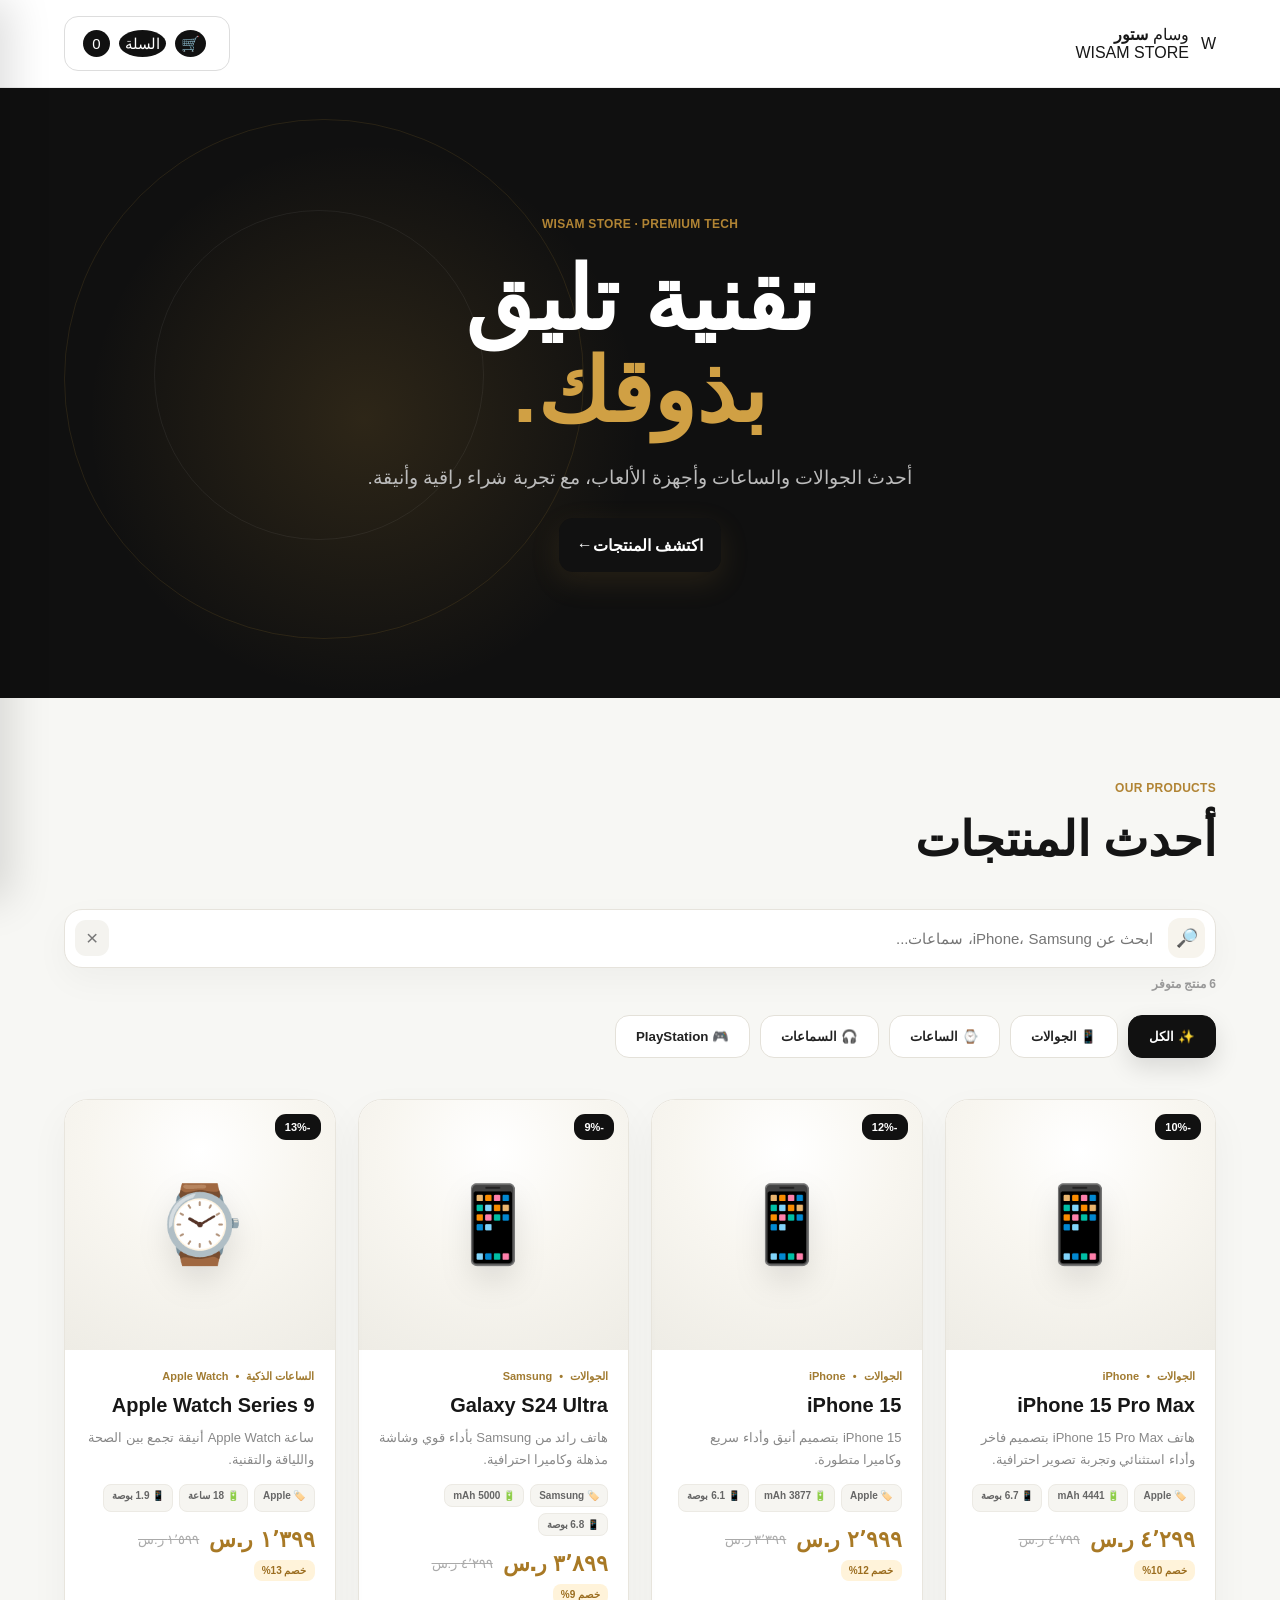
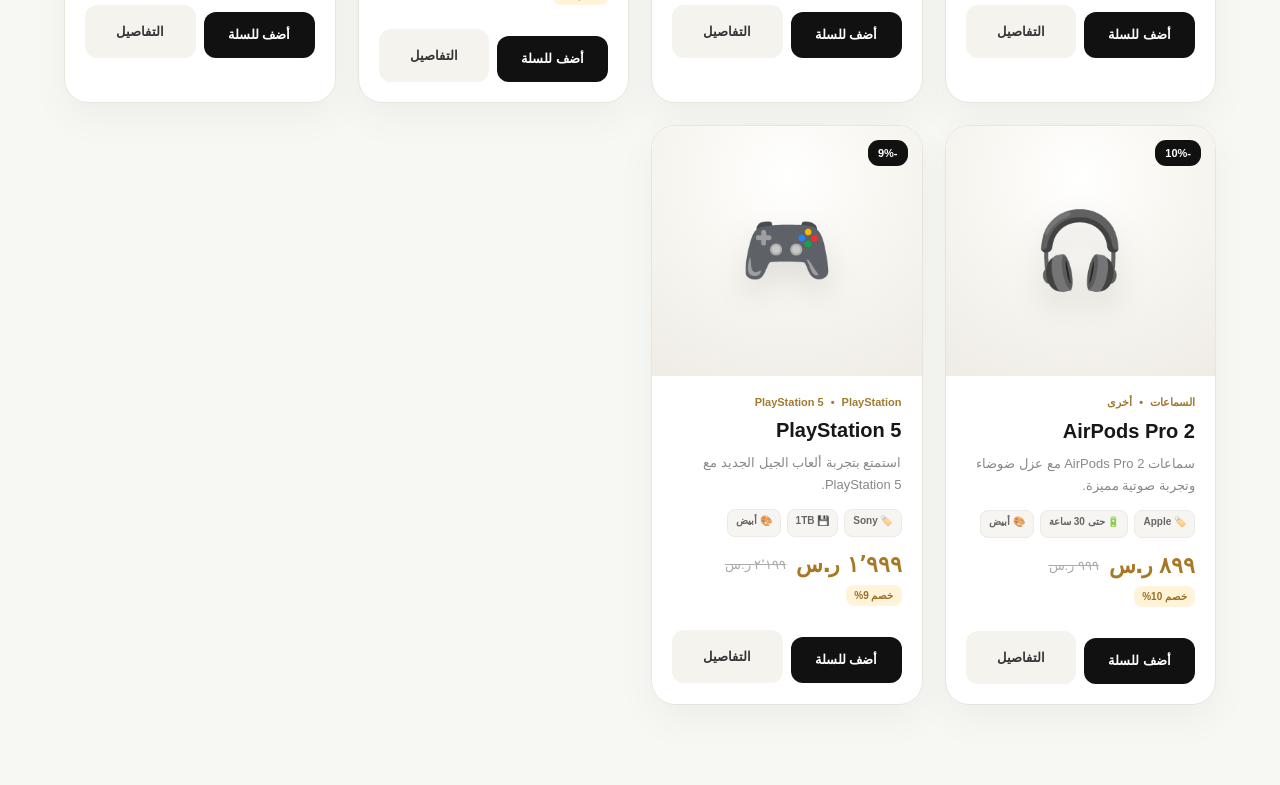
==== commit aedaed85: "Update index.html" ====
--- a/index.html
+++ b/index.html
@@ -1,4 +1,3 @@
-```html
 <!DOCTYPE html>
 <html lang="ar" dir="rtl">
 
@@ -469,4 +468,3 @@
 </body>
 
 </html>
-```
--- a/store.css
+++ b/store.css
@@ -1,15 +1,22 @@
-```css
 * {
   box-sizing: border-box;
 }
 
 html {
   scroll-behavior: smooth;
+  width: 100%;
+  overflow-x: hidden;
 }
 
 body {
   margin: 0;
+  padding: 0;
+  width: 100%;
+  min-width: 0;
+  overflow-x: hidden;
+
   font-family: Arial, "Tahoma", sans-serif;
+
   background: #f7f7f4;
   color: #151515;
 }
@@ -20,372 +27,286 @@
   font-family: inherit;
 }
 
-
-/* ==================================================
+/* =========================
    HEADER
-================================================== */
+========================= */
 
 .store-header {
-  height: 92px;
   width: 100%;
-  background: rgba(255, 255, 255, 0.96);
+  height: 88px;
+
+  background: #fff;
 
   display: flex;
   align-items: center;
   justify-content: space-between;
 
-  padding: 0 5%;
-
-  border-bottom: 1px solid #eeeeea;
+  padding: 0 clamp(18px, 5vw, 70px);
+
+  border-bottom: 1px solid #eee;
 
   position: sticky;
   top: 0;
+
   z-index: 100;
-
-  backdrop-filter: blur(16px);
-  -webkit-backdrop-filter: blur(16px);
-
-  box-shadow: 0 8px 30px rgba(0, 0, 0, 0.04);
-
-  animation: headerDown 0.7s ease both;
-}
-
-
-/* ==================================================
-   BRAND
-================================================== */
+}
 
 .brand {
   display: flex;
   align-items: center;
-  gap: 14px;
+
+  gap: 12px;
 
   text-decoration: none;
-  color: #111;
-
-  animation: brandIn 0.8s ease 0.15s both;
-}
-
-
-/* LOGO */
-
-.brand-logo {
-  width: 56px;
-  height: 56px;
-
-  border-radius: 18px;
-
-  background:
-    linear-gradient(
-      145deg,
-      #181818,
-      #050505
-    );
-
-  color: #d0a044;
+  color: #171717;
+
+  min-width: 0;
+}
+
+.brand-mark {
+  width: 52px;
+  height: 52px;
+
+  flex: 0 0 52px;
+
+  border-radius: 17px;
+
+  background: #111;
+  color: #c89a3d;
 
   display: grid;
   place-items: center;
 
-  font-size: 27px;
-  font-weight: 900;
-
-  box-shadow:
-    0 10px 25px rgba(0, 0, 0, 0.16),
-    inset 0 1px 0 rgba(255, 255, 255, 0.08);
-
-  transition: 0.3s;
-}
-
-.brand:hover .brand-logo {
-  transform: rotate(-5deg) translateY(-2px);
-
-  box-shadow:
-    0 14px 30px rgba(0, 0, 0, 0.2),
-    0 0 25px rgba(201, 154, 63, 0.18);
-}
-
-
-/* BRAND TEXT */
-
-.brand-text {
-  display: flex;
-  flex-direction: column;
-  justify-content: center;
-}
-
-
-/* ARABIC NAME */
-
-.brand-name {
-  display: flex;
-  align-items: baseline;
-  gap: 5px;
-
-  line-height: 1;
-}
-
-.brand-name span {
   font-size: 25px;
   font-weight: 800;
-  color: #151515;
-}
-
-.brand-name strong {
-  font-size: 25px;
-  font-weight: 800;
+
+  box-shadow: 0 8px 25px #0002;
+}
+
+.brand b {
+  font-size: 24px;
+}
+
+.brand em {
+  font-style: normal;
+
   color: #c5963a;
-}
-
-
-/* ENGLISH NAME */
-
-.brand-subtitle {
-  margin-top: 6px;
+
+  font-size: 24px;
+  font-weight: 700;
+}
+
+.brand small {
+  display: block;
 
   color: #999;
 
+  letter-spacing: 3px;
+
   font-size: 9px;
 
-  letter-spacing: 4px;
-
-  font-weight: 500;
-}
-
-
-/* ==================================================
+  margin-top: 3px;
+}
+
+/* =========================
    CART BUTTON
-================================================== */
+========================= */
 
 .cart-button {
-  min-width: 145px;
-
-  height: 54px;
+  border: 1px solid #ddd;
+
+  background: #fff;
+
+  border-radius: 14px;
+
+  padding: 13px 18px;
+
+  font-size: 15px;
+
+  cursor: pointer;
+
+  transition: 0.25s;
+
+  white-space: nowrap;
+}
+
+.cart-button:hover {
+  border-color: #c99a3f;
+
+  transform: translateY(-2px);
+}
+
+.cart-button span {
+  display: inline-grid;
+  place-items: center;
+
+  min-width: 27px;
+  height: 27px;
+
+  background: #111;
+
+  color: #fff;
+
+  border-radius: 50%;
+
+  padding: 0 6px;
+
+  margin-right: 5px;
+}
+
+/* =========================
+   HERO
+========================= */
+
+.hero {
+  position: relative;
+
+  width: 100%;
+  max-width: none;
+
+  min-height: 610px;
+
+  margin: 0;
+  padding: 70px clamp(25px, 8vw, 120px);
+
+  background: #101010;
+
+  color: #fff;
 
   display: flex;
   align-items: center;
   justify-content: center;
 
-  gap: 9px;
-
-  border: 1px solid #e2e0d9;
-
-  background: #fff;
-
-  border-radius: 16px;
-
-  padding: 0 15px;
-
-  cursor: pointer;
-
-  color: #151515;
-
-  font-size: 15px;
-  font-weight: 700;
-
-  box-shadow:
-    0 7px 22px rgba(0, 0, 0, 0.05);
-
-  transition:
-    transform 0.25s ease,
-    border-color 0.25s ease,
-    box-shadow 0.25s ease;
-
-  animation: cartIn 0.8s ease 0.25s both;
-}
-
-.cart-button:hover {
-  transform: translateY(-3px);
-
-  border-color: #c99a3f;
-
-  box-shadow:
-    0 12px 30px rgba(0, 0, 0, 0.09);
-}
-
-.cart-icon {
-  font-size: 18px;
-}
-
-.cart-label {
-  white-space: nowrap;
-}
-
-.cart-count {
-  min-width: 29px;
-  height: 29px;
-
-  padding: 0 7px;
+  overflow: hidden;
+}
+
+/* الذهب المنتشر بالخلفية */
+
+.hero::before {
+  content: "";
+
+  position: absolute;
+
+  width: min(600px, 80vw);
+  height: min(600px, 80vw);
 
   border-radius: 50%;
 
-  background: #111;
-  color: #fff;
-
-  display: inline-flex;
-  align-items: center;
-  justify-content: center;
-
-  font-size: 12px;
+  background: radial-gradient(
+    circle,
+    #c99a40 0,
+    transparent 65%
+  );
+
+  opacity: 0.16;
+
+  left: 5%;
+  top: 5%;
+
+  pointer-events: none;
+}
+
+/* =========================
+   HERO CONTENT
+========================= */
+
+.hero-content {
+  position: relative;
+
+  z-index: 2;
+
+  width: min(100%, 850px);
+
+  margin: 0 auto;
+
+  text-align: center;
+
+  animation: heroIn 0.8s ease both;
+}
+
+.eyebrow {
+  display: inline-block;
+
+  color: #bd9039;
+
   font-weight: 800;
 
-  transition: 0.25s;
-}
-
-
-/* ==================================================
-   HERO
-================================================== */
-
-.hero {
-  min-height: 610px;
-
-  background:
-    radial-gradient(
-      circle at 25% 45%,
-      rgba(201, 154, 63, 0.13),
-      transparent 35%
-    ),
-    #101010;
-
-  color: #fff;
-
-  display: flex;
-  align-items: center;
-
-  padding: 70px 8%;
-
-  position: relative;
-
-  overflow: hidden;
-}
-
-
-/* GOLD GLOW */
-
-.hero-glow {
-  position: absolute;
-
-  width: 500px;
-  height: 500px;
-
-  border-radius: 50%;
-
-  background:
-    radial-gradient(
-      circle,
-      #c99a40,
-      transparent 68%
-    );
-
-  opacity: 0.12;
-
-  left: 4%;
-  top: 3%;
-
-  pointer-events: none;
-
-  animation: glowPulse 5s ease-in-out infinite;
-}
-
-
-/* ORBITS */
+  letter-spacing: 3px;
+
+  font-size: 13px;
+}
+
+.hero h1 {
+  font-size: clamp(48px, 7vw, 88px);
+
+  line-height: 1.05;
+
+  margin: 22px 0;
+
+  font-weight: 800;
+}
+
+.hero h1 strong {
+  color: #d0a044;
+}
+
+.hero p {
+  width: min(100%, 700px);
+
+  margin: 0 auto;
+
+  font-size: 19px;
+
+  color: #bcbcbc;
+
+  line-height: 1.9;
+}
+
+/* =========================
+   HERO ORBITS
+========================= */
 
 .hero-orbit {
   position: absolute;
 
-  border: 1px solid rgba(201, 154, 63, 0.15);
+  border: 1px solid #c99a3f22;
 
   border-radius: 50%;
 
   pointer-events: none;
+
+  z-index: 1;
 }
 
 .hero-orbit-one {
   width: 520px;
   height: 520px;
 
-  left: 4%;
-  top: 4%;
+  left: 5%;
+  top: 5%;
 }
 
 .hero-orbit-two {
   width: 330px;
   height: 330px;
 
-  left: 10%;
+  left: 12%;
   top: 20%;
 
-  border-color: rgba(255, 255, 255, 0.07);
-}
-
-
-/* HERO CONTENT */
-
-.hero-content {
-  max-width: 720px;
-
-  margin-right: auto;
-
-  position: relative;
-  z-index: 2;
-
-  animation: heroIn 0.9s ease 0.2s both;
-}
-
-
-/* EYEBROW */
-
-.eyebrow {
-  color: #bd9039;
-
-  font-weight: 800;
-
-  letter-spacing: 4px;
-
-  font-size: 13px;
-}
-
-
-/* HERO TITLE */
-
-.hero h1 {
-  font-size: clamp(48px, 7vw, 88px);
-
-  line-height: 1.05;
-
-  margin: 22px 0;
-
-  font-weight: 800;
-}
-
-.hero h1 strong {
-  color: #d0a044;
-}
-
-
-/* HERO DESCRIPTION */
-
-.hero p {
-  font-size: 19px;
-
-  color: #bcbcbc;
-
-  max-width: 650px;
-
-  line-height: 1.9;
-}
-
-
-/* ==================================================
-   BUTTONS
-================================================== */
+  border-color: #ffffff10;
+}
+
+/* =========================
+   PRIMARY BUTTON
+========================= */
 
 .primary-btn {
   display: inline-flex;
+
   align-items: center;
   justify-content: center;
-  gap: 10px;
+
+  min-height: 54px;
 
   border: 0;
 
@@ -399,59 +320,70 @@
 
   font-weight: 800;
 
-  padding: 16px 26px;
-
-  margin-top: 15px;
+  padding: 15px 28px;
+
+  margin-top: 22px;
 
   cursor: pointer;
 
   transition: 0.25s;
+
+  box-shadow: 0 10px 30px #c99a3f20;
 }
 
 .primary-btn:hover {
   transform: translateY(-3px);
 
-  box-shadow:
-    0 12px 30px rgba(201, 154, 63, 0.25);
-}
-
-
-/* ==================================================
-   PRODUCTS
-================================================== */
+  box-shadow: 0 15px 35px #c99a3f35;
+}
+
+/* =========================
+   SECTION
+========================= */
 
 .section {
-  padding: 80px 5%;
-
+  width: 100%;
   max-width: 1400px;
 
-  margin: auto;
+  margin: 0 auto;
+
+  padding: 80px clamp(20px, 5vw, 70px);
+}
+
+.section-heading {
+  width: 100%;
+
+  text-align: right;
 }
 
 .section-heading h2 {
-  font-size: 42px;
+  font-size: clamp(34px, 5vw, 48px);
 
   margin: 15px 0 40px;
-}
-
-
-/* ==================================================
+
+  line-height: 1.2;
+}
+
+/* =========================
    PRODUCT GRID
-================================================== */
+========================= */
 
 .product-grid {
+  width: 100%;
+
   display: grid;
 
-  grid-template-columns:
-    repeat(
-      auto-fill,
-      minmax(245px, 1fr)
-    );
+  grid-template-columns: repeat(
+    auto-fill,
+    minmax(245px, 1fr)
+  );
 
   gap: 22px;
 }
 
 .product-card {
+  width: 100%;
+
   background: #fff;
 
   border: 1px solid #e5e5df;
@@ -460,8 +392,7 @@
 
   overflow: hidden;
 
-  box-shadow:
-    0 8px 30px rgba(0, 0, 0, 0.03);
+  box-shadow: 0 8px 30px #00000008;
 
   transition: 0.3s;
 
@@ -473,21 +404,26 @@
 .product-card:hover {
   transform: translateY(-7px);
 
-  box-shadow:
-    0 18px 40px rgba(0, 0, 0, 0.07);
-}
+  box-shadow: 0 18px 40px #00000012;
+}
+
+/* =========================
+   PRODUCT IMAGE
+========================= */
 
 .product-image {
+  width: 100%;
+
   height: 250px;
 
-  background:
-    linear-gradient(
-      145deg,
-      #f2f2ee,
-      #e8e8e2
-    );
+  background: linear-gradient(
+    145deg,
+    #f2f2ee,
+    #e8e8e2
+  );
 
   display: grid;
+
   place-items: center;
 
   color: #aaa;
@@ -566,29 +502,33 @@
   font-size: 10px;
 }
 
-
-/* ==================================================
+/* =========================
    PRODUCT BUTTONS
-================================================== */
+========================= */
+
+.add-btn,
+.details-btn {
+  width: 100%;
+
+  min-height: 46px;
+
+  border-radius: 12px;
+
+  cursor: pointer;
+
+  font-weight: 700;
+
+  transition: 0.2s;
+}
 
 .add-btn {
-  width: 100%;
-
   margin-top: 15px;
 
   border: 1px solid #c99a3f;
 
   background: #fff;
 
-  border-radius: 12px;
-
   padding: 12px;
-
-  cursor: pointer;
-
-  font-weight: 700;
-
-  transition: 0.2s;
 }
 
 .add-btn:hover {
@@ -596,8 +536,6 @@
 }
 
 .details-btn {
-  width: 100%;
-
   margin-top: 8px;
 
   border: 0;
@@ -606,33 +544,25 @@
 
   color: #fff;
 
-  border-radius: 12px;
-
   padding: 12px;
-
-  cursor: pointer;
-
-  font-weight: 700;
-}
-
-
-/* ==================================================
-   MODALS
-================================================== */
+}
+
+/* =========================
+   MODAL
+========================= */
 
 .modal {
   position: fixed;
 
   inset: 0;
 
-  background: rgba(0, 0, 0, 0.6);
+  background: #0009;
 
   z-index: 200;
 
   display: none;
 
   align-items: center;
-
   justify-content: center;
 
   padding: 20px;
@@ -647,20 +577,19 @@
 }
 
 .modal-box {
+  width: min(900px, 96vw);
+
+  max-height: 92vh;
+
   background: #fff;
 
   border-radius: 25px;
 
-  width: min(900px, 96vw);
-
-  max-height: 92vh;
-
   overflow: auto;
 
   position: relative;
 
-  box-shadow:
-    0 30px 80px rgba(0, 0, 0, 0.3);
+  box-shadow: 0 30px 80px #0005;
 
   animation: modalIn 0.3s ease;
 }
@@ -686,13 +615,12 @@
 
   cursor: pointer;
 
-  z-index: 2;
-}
-
-
-/* ==================================================
+  z-index: 5;
+}
+
+/* =========================
    PRODUCT DETAILS
-================================================== */
+========================= */
 
 .detail-layout {
   display: grid;
@@ -703,12 +631,11 @@
 .detail-image {
   min-height: 460px;
 
-  background:
-    linear-gradient(
-      145deg,
-      #f4f4f0,
-      #e8e8e2
-    );
+  background: linear-gradient(
+    145deg,
+    #f4f4f0,
+    #e8e8e2
+  );
 
   display: grid;
 
@@ -719,7 +646,6 @@
 
 .detail-image img {
   max-width: 100%;
-
   max-height: 420px;
 
   object-fit: contain;
@@ -793,10 +719,9 @@
   font-size: 14px;
 }
 
-
-/* ==================================================
+/* =========================
    CART DRAWER
-================================================== */
+========================= */
 
 .drawer {
   position: fixed;
@@ -810,14 +735,13 @@
 
   background: #fff;
 
-  z-index: 150;
+  z-index: 250;
 
   padding: 25px;
 
   transition: 0.3s;
 
-  box-shadow:
-    10px 0 40px rgba(0, 0, 0, 0.12);
+  box-shadow: 10px 0 40px #0002;
 }
 
 .drawer.open {
@@ -888,10 +812,9 @@
   width: 100%;
 }
 
-
-/* ==================================================
+/* =========================
    CART CHECKOUT
-================================================== */
+========================= */
 
 .cart-checkout-area {
   border-top: 1px solid #eee;
@@ -935,10 +858,9 @@
   font-size: 20px;
 }
 
-
-/* ==================================================
+/* =========================
    OVERLAY
-================================================== */
+========================= */
 
 .overlay {
   display: none;
@@ -947,19 +869,18 @@
 
   inset: 0;
 
-  background: rgba(0, 0, 0, 0.5);
-
-  z-index: 140;
+  background: #0008;
+
+  z-index: 220;
 }
 
 .overlay.show {
   display: block;
 }
 
-
-/* ==================================================
+/* =========================
    CHECKOUT
-================================================== */
+========================= */
 
 .checkout-box {
   max-width: 650px;
@@ -1018,8 +939,7 @@
 .checkout-form input:focus {
   border-color: #c99a3f;
 
-  box-shadow:
-    0 0 0 4px rgba(201, 154, 63, 0.08);
+  box-shadow: 0 0 0 4px #c99a3f15;
 }
 
 .payment-title {
@@ -1076,20 +996,15 @@
   font-size: 18px;
 }
 
-.checkout-summary strong {
-  color: #a87925;
-}
-
 .checkout-submit {
   width: 100%;
 
   margin-top: 0;
 }
 
-
-/* ==================================================
+/* =========================
    SUCCESS
-================================================== */
+========================= */
 
 .success-box {
   text-align: center;
@@ -1132,245 +1047,266 @@
   margin-bottom: 25px;
 }
 
-
-/* ==================================================
+/* =========================
    ANIMATIONS
-================================================== */
-
-@keyframes headerDown {
-
+========================= */
+
+@keyframes heroIn {
   from {
     opacity: 0;
-    transform: translateY(-20px);
+
+    transform: translateY(25px);
   }
 
   to {
     opacity: 1;
-    transform: translateY(0);
-  }
-
-}
-
-@keyframes brandIn {
-
+
+    transform: none;
+  }
+}
+
+@keyframes cardIn {
   from {
     opacity: 0;
-    transform: translateX(35px);
+
+    transform: translateY(18px);
   }
 
   to {
     opacity: 1;
-    transform: translateX(0);
-  }
-
-}
-
-@keyframes cartIn {
-
+
+    transform: none;
+  }
+}
+
+@keyframes fadeIn {
   from {
     opacity: 0;
-    transform: translateX(-35px);
   }
 
   to {
     opacity: 1;
-    transform: translateX(0);
-  }
-
-}
-
-@keyframes heroIn {
-
+  }
+}
+
+@keyframes modalIn {
   from {
     opacity: 0;
-    transform: translateY(30px);
+
+    transform: scale(0.96) translateY(15px);
   }
 
   to {
     opacity: 1;
-    transform: translateY(0);
-  }
-
-}
-
-@keyframes glowPulse {
-
-  0%,
-  100% {
-    transform: scale(1);
-    opacity: 0.10;
-  }
-
-  50% {
-    transform: scale(1.08);
-    opacity: 0.16;
-  }
-
-}
-
-@keyframes cardIn {
-
-  from {
-    opacity: 0;
-    transform: translateY(18px);
-  }
-
-  to {
-    opacity: 1;
+
     transform: none;
   }
-
-}
-
-@keyframes fadeIn {
-
-  from {
-    opacity: 0;
-  }
-
-  to {
-    opacity: 1;
-  }
-
-}
-
-@keyframes modalIn {
-
-  from {
-    opacity: 0;
-    transform: scale(0.96) translateY(15px);
-  }
-
-  to {
-    opacity: 1;
-    transform: none;
-  }
-
-}
-
-
-/* ==================================================
-   TABLET
-================================================== */
-
-@media (max-width: 900px) {
+}
+
+/* =========================
+   TABLET / IPAD
+========================= */
+
+@media (max-width: 1024px) {
 
   .store-header {
-    padding: 0 25px;
+    height: 82px;
+
+    padding: 0 28px;
   }
 
   .hero {
-    padding: 60px 6%;
+    min-height: 620px;
+
+    padding: 70px 35px;
+  }
+
+  .hero-content {
+    width: min(100%, 760px);
+  }
+
+  .hero h1 {
+    font-size: clamp(52px, 8vw, 76px);
+  }
+
+  .hero p {
+    font-size: 18px;
+  }
+
+  .hero-orbit-one {
+    width: 540px;
+    height: 540px;
+
+    left: 2%;
+    top: 6%;
+  }
+
+  .hero-orbit-two {
+    width: 340px;
+    height: 340px;
+
+    left: 10%;
+    top: 22%;
   }
 
   .product-grid {
-    grid-template-columns:
-      repeat(2, minmax(0, 1fr));
-  }
-
-}
-
-
-/* ==================================================
-   MOBILE
-================================================== */
+    grid-template-columns: repeat(
+      2,
+      minmax(0, 1fr)
+    );
+  }
+}
+
+/* =========================
+   PHONES
+========================= */
 
 @media (max-width: 700px) {
 
   .store-header {
-    height: 78px;
-
-    padding: 0 18px;
+    height: 74px;
+
+    padding: 0 16px;
   }
 
   .brand {
-    gap: 9px;
-  }
-
-  .brand-logo {
-    width: 45px;
-    height: 45px;
-
-    border-radius: 14px;
-
-    font-size: 21px;
-  }
-
-  .brand-name span,
-  .brand-name strong {
+    gap: 8px;
+  }
+
+  .brand-mark {
+    width: 43px;
+    height: 43px;
+
+    flex-basis: 43px;
+
+    border-radius: 13px;
+
     font-size: 20px;
   }
 
-  .brand-subtitle {
+  .brand b,
+  .brand em {
+    font-size: 19px;
+  }
+
+  .brand small {
     font-size: 7px;
 
-    letter-spacing: 2.5px;
-
-    margin-top: 5px;
+    letter-spacing: 2px;
   }
 
   .cart-button {
-    min-width: auto;
-
-    height: 46px;
-
-    padding: 0 10px;
-
-    border-radius: 13px;
-
-    gap: 6px;
+    padding: 9px 11px;
 
     font-size: 13px;
-  }
-
-  .cart-icon {
-    font-size: 16px;
-  }
-
-  .cart-count {
-    min-width: 26px;
-    height: 26px;
-
-    font-size: 11px;
-  }
-
+
+    border-radius: 11px;
+  }
+
+  .cart-button span {
+    min-width: 24px;
+    height: 24px;
+  }
 
   /* HERO */
 
   .hero {
-    min-height: 540px;
-
-    padding: 50px 25px;
+    width: 100%;
+
+    min-height: 570px;
+
+    padding: 55px 20px;
+
+    display: flex;
+
+    align-items: center;
+
+    justify-content: center;
+
+    text-align: center;
+  }
+
+  .hero-content {
+    width: 100%;
+
+    max-width: 100%;
+
+    margin: 0 auto;
+  }
+
+  .hero .eyebrow {
+    font-size: 10px;
+
+    letter-spacing: 2px;
   }
 
   .hero h1 {
     font-size: 52px;
+
+    line-height: 1.08;
+
+    margin: 18px 0;
   }
 
   .hero p {
+    width: 100%;
+
+    max-width: 100%;
+
     font-size: 16px;
+
+    line-height: 1.8;
+  }
+
+  .hero .primary-btn {
+    margin-top: 20px;
+
+    width: auto;
+
+    min-width: 190px;
   }
 
   .hero-orbit-one {
     width: 360px;
     height: 360px;
+
+    left: 50%;
+
+    top: 50%;
+
+    transform: translate(-50%, -50%);
   }
 
   .hero-orbit-two {
-    width: 240px;
-    height: 240px;
-  }
-
-
-  /* PRODUCTS */
+    width: 245px;
+    height: 245px;
+
+    left: 50%;
+
+    top: 50%;
+
+    transform: translate(-50%, -50%);
+  }
+
+  /* SECTION */
 
   .section {
-    padding: 55px 20px;
+    width: 100%;
+
+    padding: 55px 18px;
+  }
+
+  .section-heading {
+    text-align: right;
   }
 
   .section-heading h2 {
     font-size: 34px;
-  }
+
+    margin-bottom: 30px;
+  }
+
+  /* PRODUCTS */
 
   .product-grid {
     grid-template-columns: 1fr;
@@ -1382,7 +1318,6 @@
     height: 220px;
   }
 
-
   /* DETAILS */
 
   .detail-layout {
@@ -1405,8 +1340,7 @@
     grid-template-columns: 1fr;
   }
 
-
-  /* MODALS */
+  /* MODAL */
 
   .modal {
     padding: 10px;
@@ -1418,7 +1352,6 @@
     border-radius: 20px;
   }
 
-
   /* CART */
 
   .drawer {
@@ -1433,7 +1366,6 @@
     height: calc(100vh - 220px);
   }
 
-
   /* CHECKOUT */
 
   .checkout-content {
@@ -1448,7 +1380,6 @@
     grid-template-columns: 1fr;
   }
 
-
   /* SUCCESS */
 
   .success-box {
@@ -1458,54 +1389,39 @@
   .success-box h2 {
     font-size: 27px;
   }
-
-}
-
-
-/* ==================================================
+}
+
+/* =========================
    SMALL PHONES
-================================================== */
+========================= */
 
 @media (max-width: 400px) {
 
-  .store-header {
-    padding: 0 12px;
-  }
-
-  .brand {
-    gap: 7px;
-  }
-
-  .brand-logo {
-    width: 42px;
-    height: 42px;
-
-    border-radius: 13px;
-  }
-
-  .brand-name span,
-  .brand-name strong {
-    font-size: 18px;
-  }
-
-  .brand-subtitle {
+  .brand b,
+  .brand em {
+    font-size: 17px;
+  }
+
+  .brand small {
     display: none;
   }
 
   .cart-button {
-    padding: 0 8px;
-  }
-
-  .cart-label {
-    display: none;
+    padding: 8px 9px;
   }
 
   .hero {
-    padding: 45px 20px;
+    min-height: 540px;
+
+    padding: 45px 18px;
   }
 
   .hero h1 {
     font-size: 44px;
+  }
+
+  .hero p {
+    font-size: 15px;
   }
 
   .section {
@@ -1516,6 +1432,4 @@
   .product-info {
     padding: 17px;
   }
-
-}
-```
+}
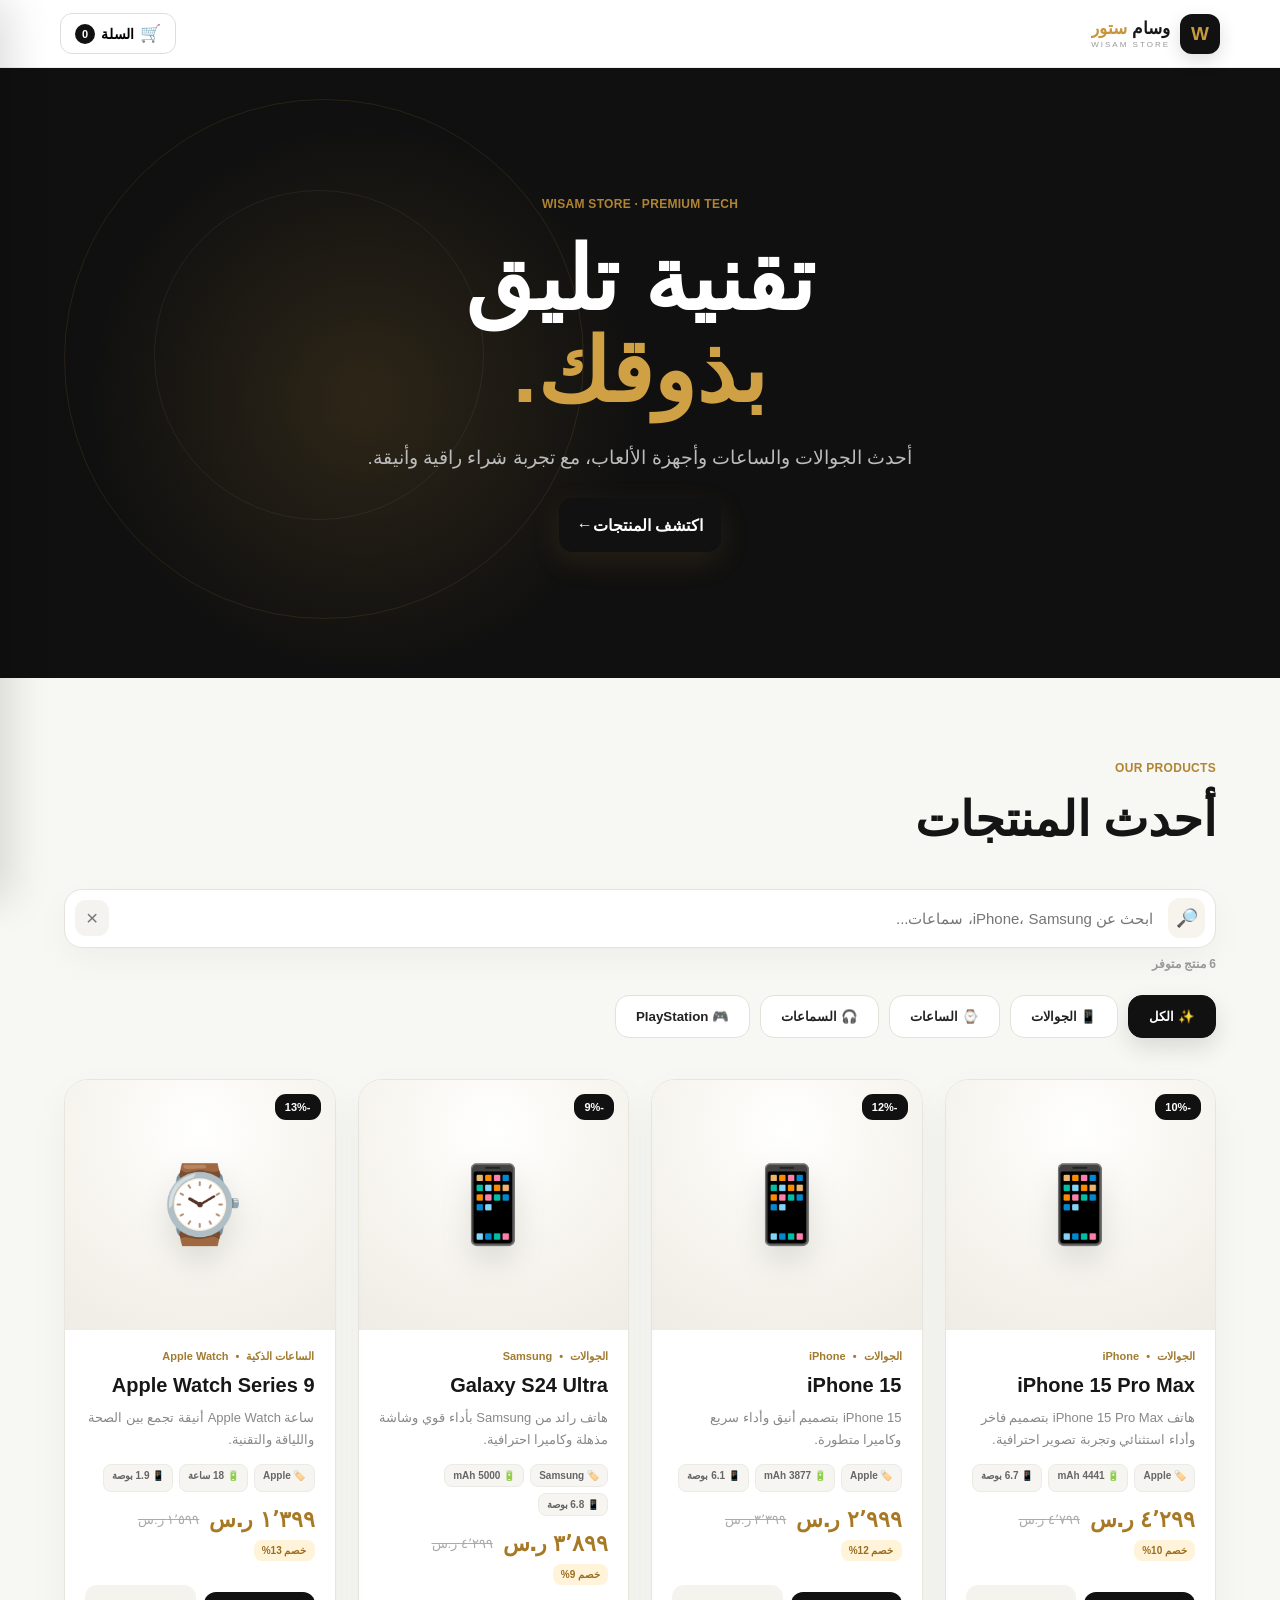
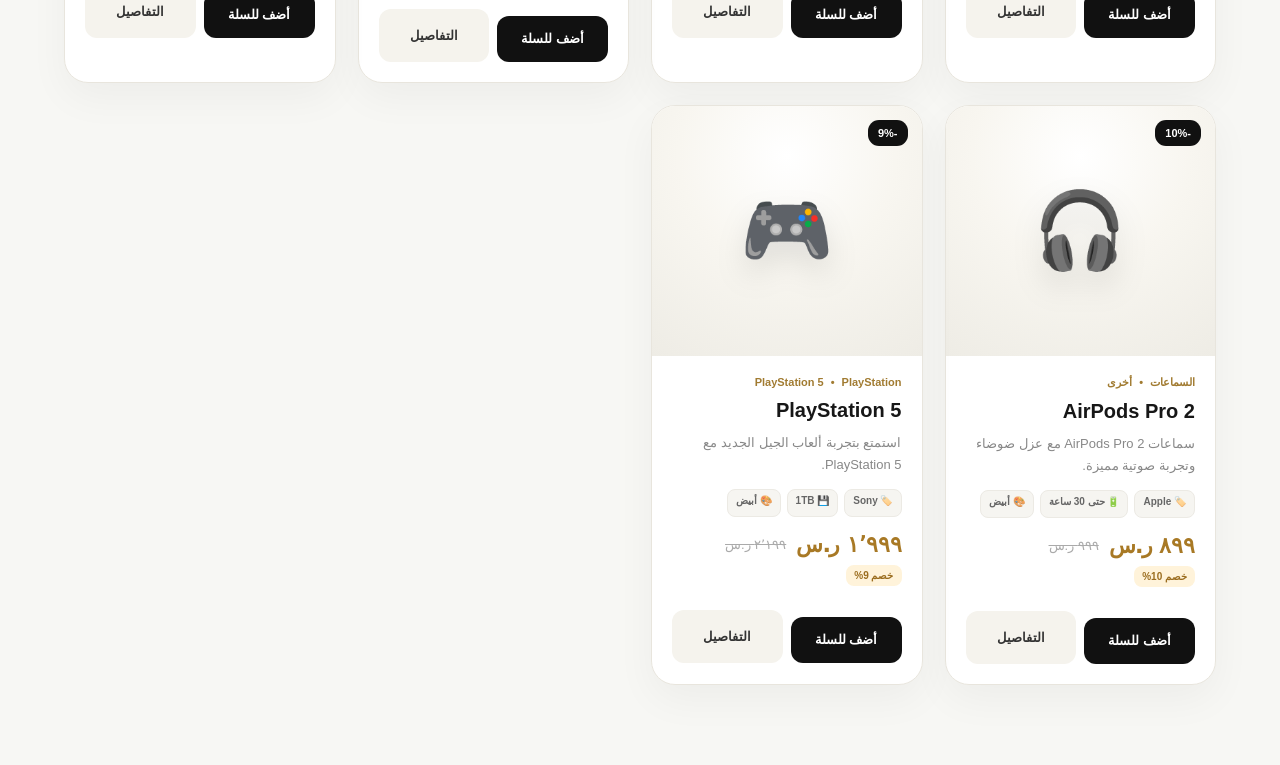
==== commit 43021b52: "Add files via upload" ====
--- a/index.html
+++ b/index.html
@@ -11,6 +11,21 @@
 </head>
 
 <body>
+
+  <!-- =========================
+       TOP BANNER (customer cover image)
+       ضع صورة الغلاف باسم banner.jpg بجانب هذا الملف،
+       وستظهر تلقائيًا. إذا لم تكن موجودة، هذا الشريط يختفي تلقائيًا.
+  ========================== -->
+
+  <div class="top-banner" id="topBanner">
+    <img
+      src="banner.jpg"
+      alt="وسام ستور"
+      onerror="this.closest('.top-banner').style.display='none'"
+    >
+  </div>
+
 
   <!-- =========================
        HEADER
--- a/store.css
+++ b/store.css
@@ -28,20 +28,55 @@
 }
 
 /* =========================
+   TOP BANNER (customer-facing cover image)
+========================= */
+
+.top-banner {
+  width: 100%;
+  max-height: 260px;
+
+  overflow: hidden;
+
+  line-height: 0;
+}
+
+.top-banner img {
+  width: 100%;
+  height: 260px;
+
+  object-fit: cover;
+
+  display: block;
+}
+
+@media (max-width: 700px) {
+  .top-banner {
+    max-height: 150px;
+  }
+
+  .top-banner img {
+    height: 150px;
+  }
+}
+
+/* =========================
    HEADER
 ========================= */
 
 .store-header {
   width: 100%;
-  height: 88px;
-
-  background: #fff;
+  height: 68px;
+
+  background: #fffffff2;
+  backdrop-filter: blur(10px);
 
   display: flex;
   align-items: center;
   justify-content: space-between;
 
-  padding: 0 clamp(18px, 5vw, 70px);
+  gap: 12px;
+
+  padding: 0 clamp(16px, 5vw, 60px);
 
   border-bottom: 1px solid #eee;
 
@@ -55,7 +90,7 @@
   display: flex;
   align-items: center;
 
-  gap: 12px;
+  gap: 10px;
 
   text-decoration: none;
   color: #171717;
@@ -63,13 +98,13 @@
   min-width: 0;
 }
 
-.brand-mark {
-  width: 52px;
-  height: 52px;
-
-  flex: 0 0 52px;
-
-  border-radius: 17px;
+.brand-logo {
+  width: 40px;
+  height: 40px;
+
+  flex: 0 0 40px;
+
+  border-radius: 12px;
 
   background: #111;
   color: #c89a3d;
@@ -77,35 +112,47 @@
   display: grid;
   place-items: center;
 
-  font-size: 25px;
+  font-size: 19px;
   font-weight: 800;
 
-  box-shadow: 0 8px 25px #0002;
-}
-
-.brand b {
-  font-size: 24px;
-}
-
-.brand em {
-  font-style: normal;
-
+  box-shadow: 0 6px 18px #0002;
+}
+
+.brand-text {
+  min-width: 0;
+  overflow: hidden;
+}
+
+.brand-name {
+  display: flex;
+  align-items: baseline;
+  gap: 5px;
+
+  white-space: nowrap;
+}
+
+.brand-name span {
+  font-size: 17px;
+  font-weight: 800;
+  color: #171717;
+}
+
+.brand-name strong {
+  font-size: 17px;
+  font-weight: 800;
   color: #c5963a;
-
-  font-size: 24px;
-  font-weight: 700;
-}
-
-.brand small {
-  display: block;
-
+}
+
+.brand-subtitle {
   color: #999;
 
-  letter-spacing: 3px;
-
-  font-size: 9px;
-
-  margin-top: 3px;
+  letter-spacing: 2px;
+
+  font-size: 8px;
+
+  margin-top: 1px;
+
+  white-space: nowrap;
 }
 
 /* =========================
@@ -113,21 +160,27 @@
 ========================= */
 
 .cart-button {
+  display: inline-flex;
+  align-items: center;
+
   border: 1px solid #ddd;
 
   background: #fff;
 
-  border-radius: 14px;
-
-  padding: 13px 18px;
-
-  font-size: 15px;
+  border-radius: 12px;
+
+  padding: 9px 14px;
+
+  font-size: 14px;
+  font-weight: 600;
 
   cursor: pointer;
 
   transition: 0.25s;
 
   white-space: nowrap;
+
+  flex: 0 0 auto;
 }
 
 .cart-button:hover {
@@ -136,12 +189,22 @@
   transform: translateY(-2px);
 }
 
-.cart-button span {
+.cart-icon {
+  font-size: 17px;
+
+  margin-left: 6px;
+}
+
+.cart-label {
+  margin-left: 4px;
+}
+
+.cart-count {
   display: inline-grid;
   place-items: center;
 
-  min-width: 27px;
-  height: 27px;
+  min-width: 20px;
+  height: 20px;
 
   background: #111;
 
@@ -149,9 +212,12 @@
 
   border-radius: 50%;
 
-  padding: 0 6px;
-
-  margin-right: 5px;
+  padding: 0 5px;
+
+  font-size: 11px;
+  font-weight: 800;
+
+  margin-right: 2px;
 }
 
 /* =========================
@@ -1110,9 +1176,9 @@
 @media (max-width: 1024px) {
 
   .store-header {
-    height: 82px;
-
-    padding: 0 28px;
+    height: 64px;
+
+    padding: 0 24px;
   }
 
   .hero {
@@ -1164,48 +1230,56 @@
 @media (max-width: 700px) {
 
   .store-header {
-    height: 74px;
-
-    padding: 0 16px;
+    height: 56px;
+
+    padding: 0 14px;
   }
 
   .brand {
-    gap: 8px;
-  }
-
-  .brand-mark {
-    width: 43px;
-    height: 43px;
-
-    flex-basis: 43px;
-
-    border-radius: 13px;
-
-    font-size: 20px;
-  }
-
-  .brand b,
-  .brand em {
-    font-size: 19px;
-  }
-
-  .brand small {
+    gap: 7px;
+  }
+
+  .brand-logo {
+    width: 34px;
+    height: 34px;
+
+    flex-basis: 34px;
+
+    border-radius: 10px;
+
+    font-size: 16px;
+  }
+
+  .brand-name span,
+  .brand-name strong {
+    font-size: 14px;
+  }
+
+  .brand-subtitle {
     font-size: 7px;
 
-    letter-spacing: 2px;
+    letter-spacing: 1.5px;
   }
 
   .cart-button {
-    padding: 9px 11px;
-
-    font-size: 13px;
-
-    border-radius: 11px;
-  }
-
-  .cart-button span {
-    min-width: 24px;
-    height: 24px;
+    padding: 7px 10px;
+
+    font-size: 12px;
+
+    border-radius: 10px;
+  }
+
+  .cart-label {
+    display: none;
+  }
+
+  .cart-icon {
+    margin-left: 0;
+  }
+
+  .cart-count {
+    min-width: 18px;
+    height: 18px;
   }
 
   /* HERO */
@@ -1309,9 +1383,9 @@
   /* PRODUCTS */
 
   .product-grid {
-    grid-template-columns: 1fr;
-
-    gap: 16px;
+    grid-template-columns: 1fr 1fr;
+
+    gap: 12px;
   }
 
   .product-image {
@@ -1397,17 +1471,17 @@
 
 @media (max-width: 400px) {
 
-  .brand b,
-  .brand em {
-    font-size: 17px;
-  }
-
-  .brand small {
+  .brand-name span,
+  .brand-name strong {
+    font-size: 13px;
+  }
+
+  .brand-subtitle {
     display: none;
   }
 
   .cart-button {
-    padding: 8px 9px;
+    padding: 6px 8px;
   }
 
   .hero {
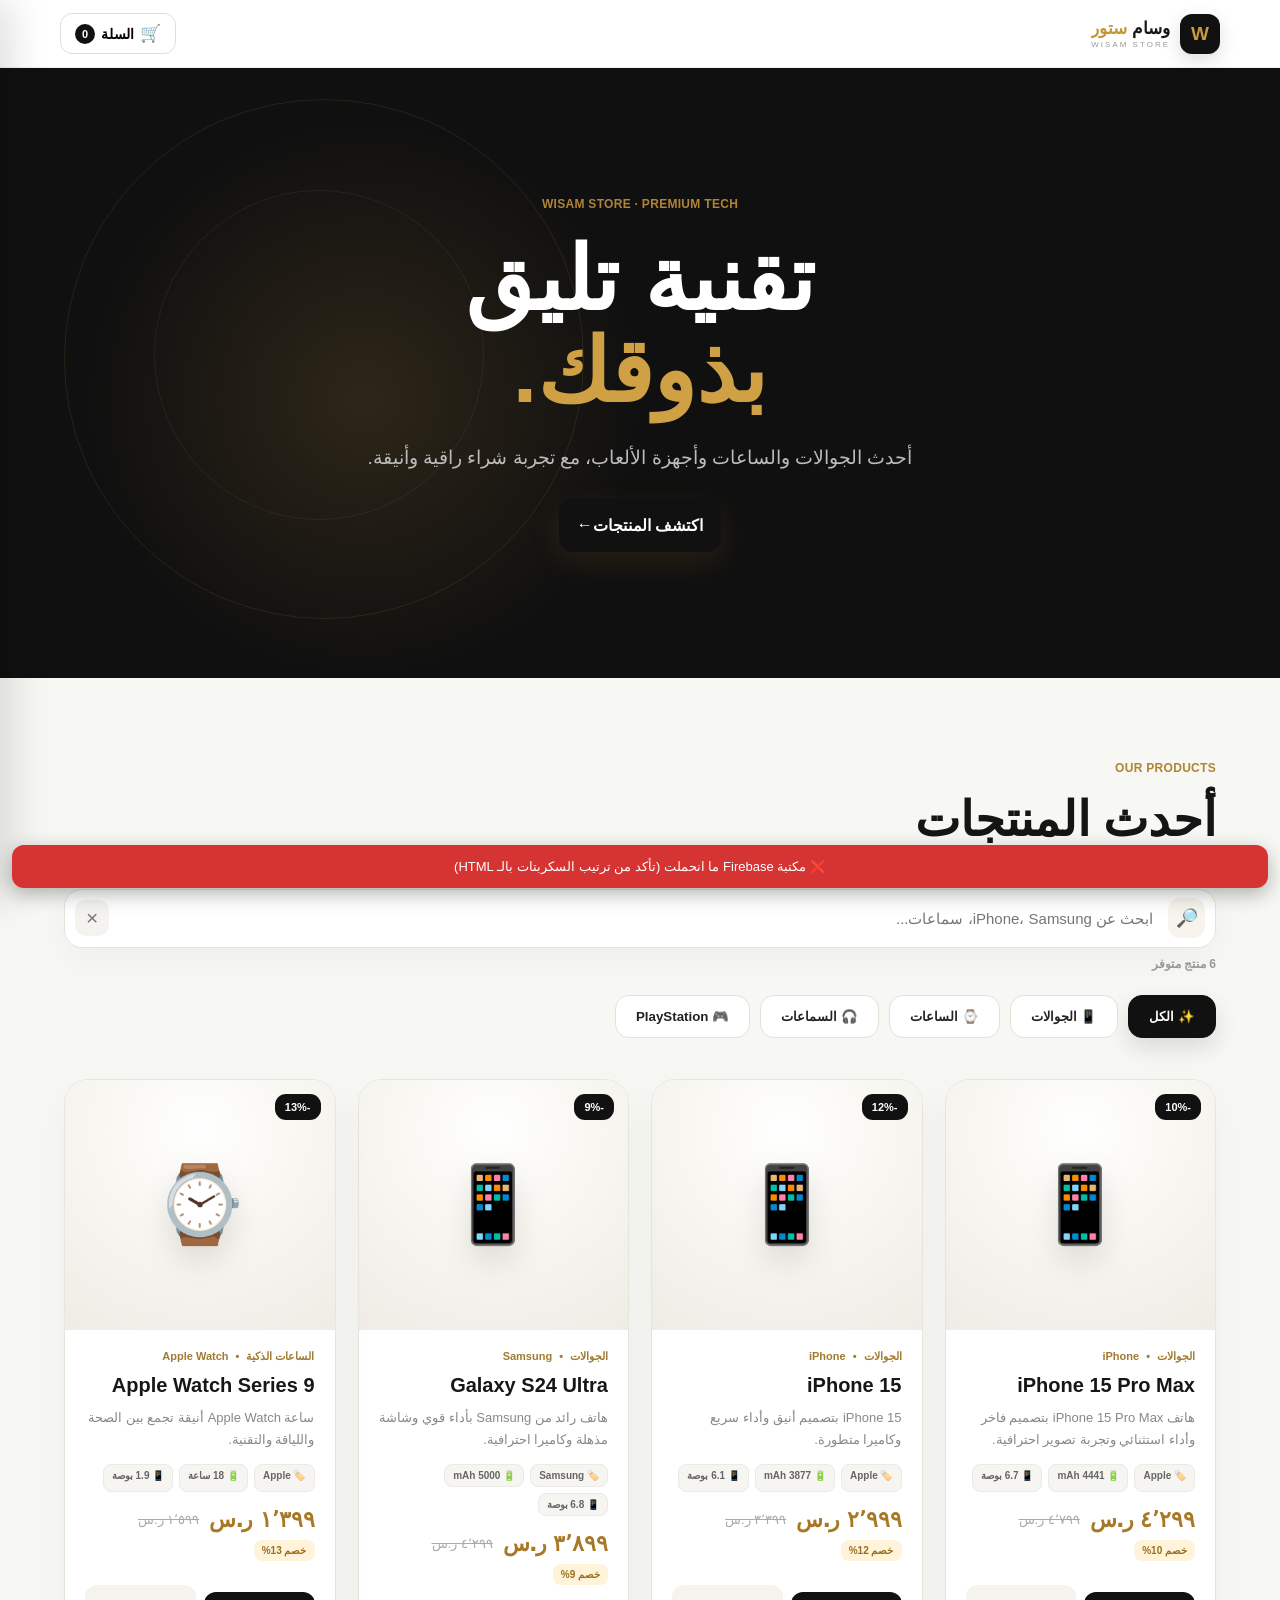
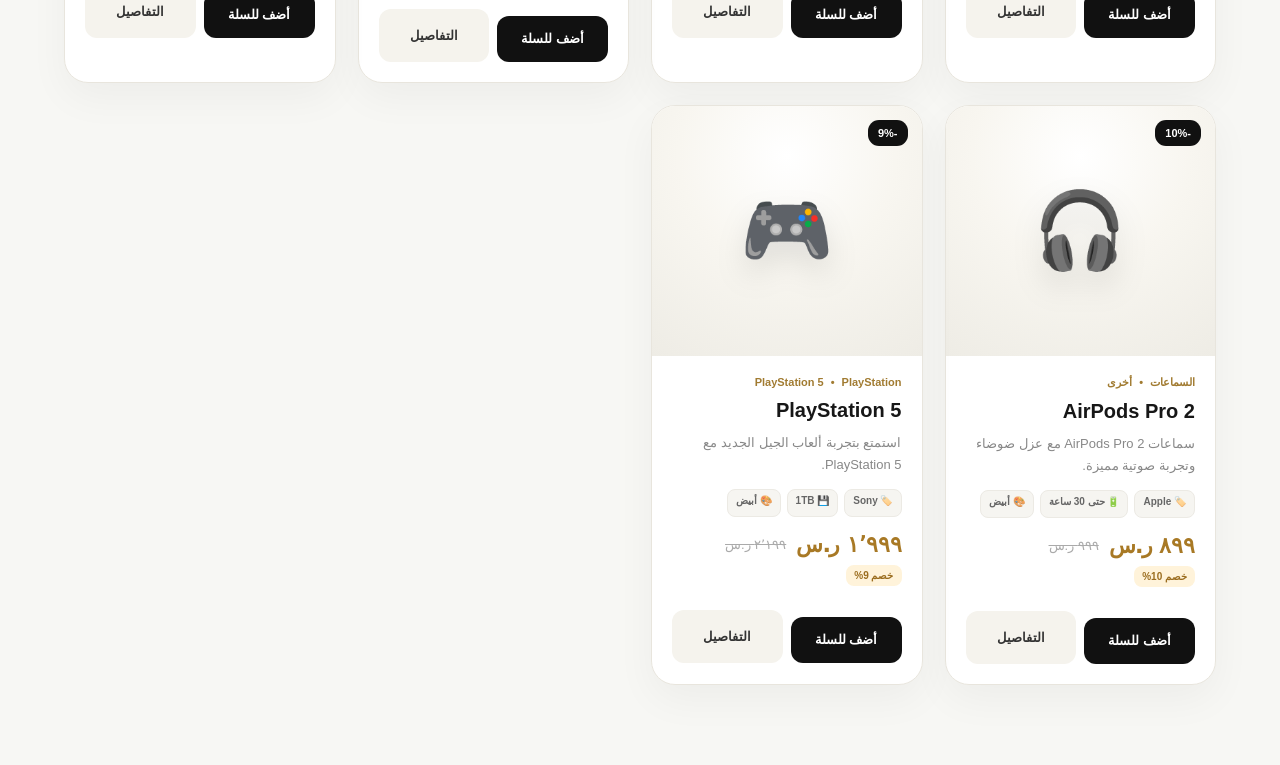
==== commit ab67d6d3: "Add files via upload" ====
--- a/index.html
+++ b/index.html
@@ -478,7 +478,10 @@
        JAVASCRIPT
   ========================== -->
 
-  <script src="store.js?v=3"></script>
+  <script src="https://www.gstatic.com/firebasejs/10.12.2/firebase-app-compat.js"></script>
+  <script src="https://www.gstatic.com/firebasejs/10.12.2/firebase-database-compat.js"></script>
+  <script src="firebase-config.js"></script>
+  <script src="store.js?v=5"></script>
 
 </body>
 
--- a/store.css
+++ b/store.css
@@ -482,6 +482,8 @@
 
   height: 250px;
 
+  padding: 18px;
+
   background: linear-gradient(
     145deg,
     #f2f2ee,
@@ -500,10 +502,15 @@
 }
 
 .product-image img {
-  width: 100%;
-  height: 100%;
+  max-width: 78%;
+  max-height: 78%;
+
+  width: auto;
+  height: auto;
 
   object-fit: contain;
+
+  border-radius: 14px;
 
   transition: 0.35s;
 }
